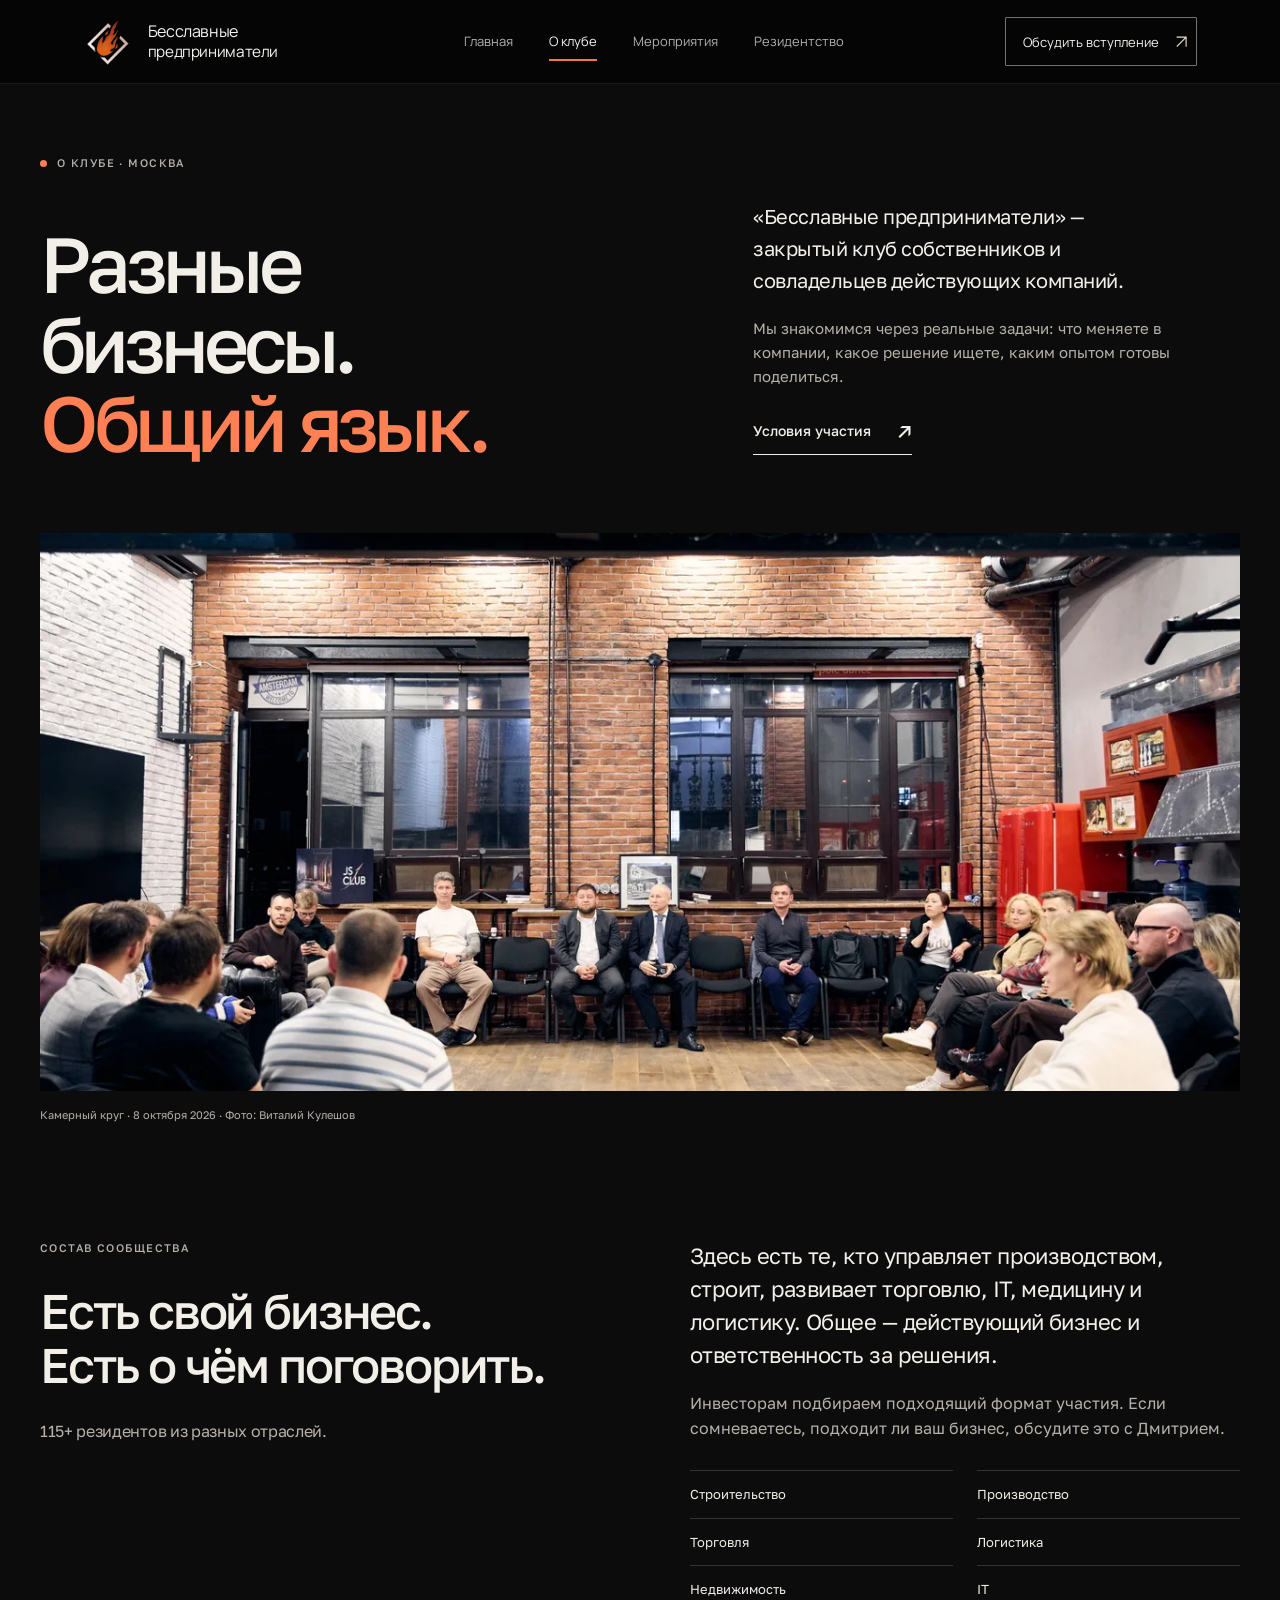
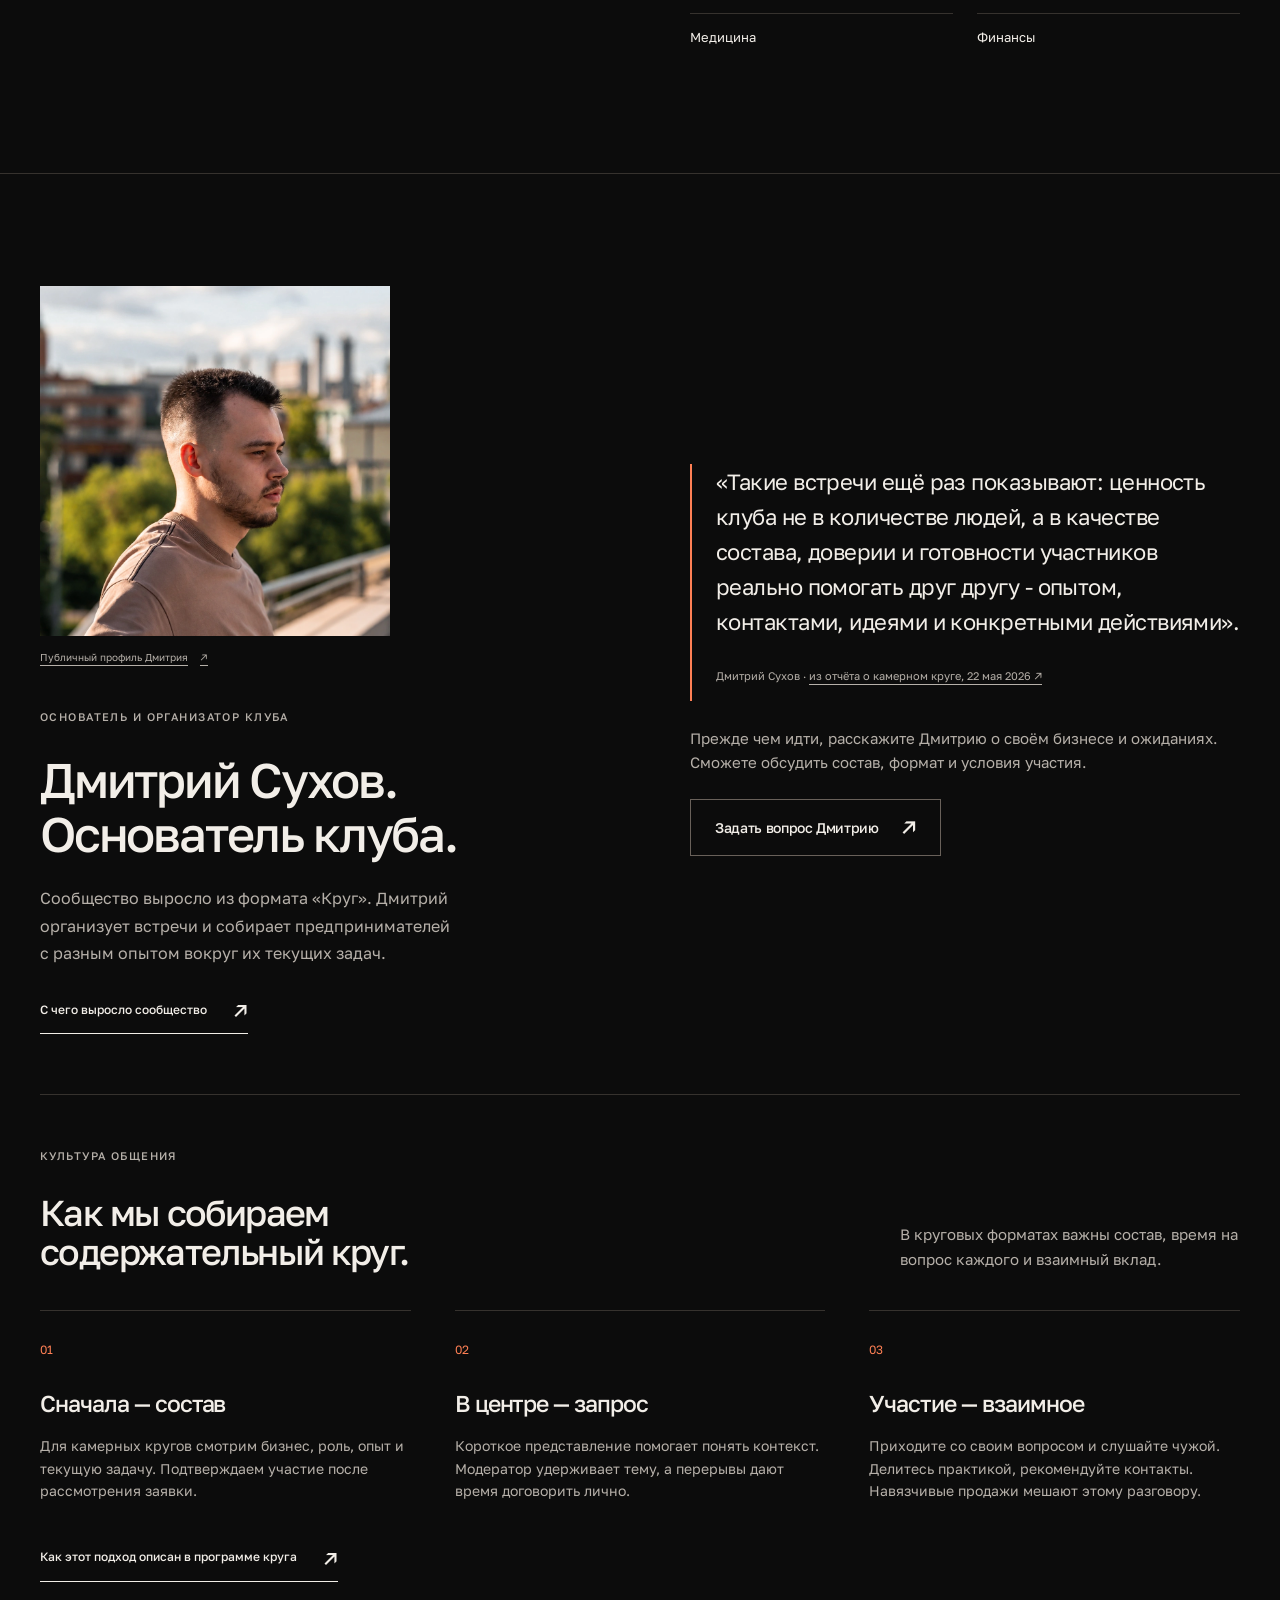
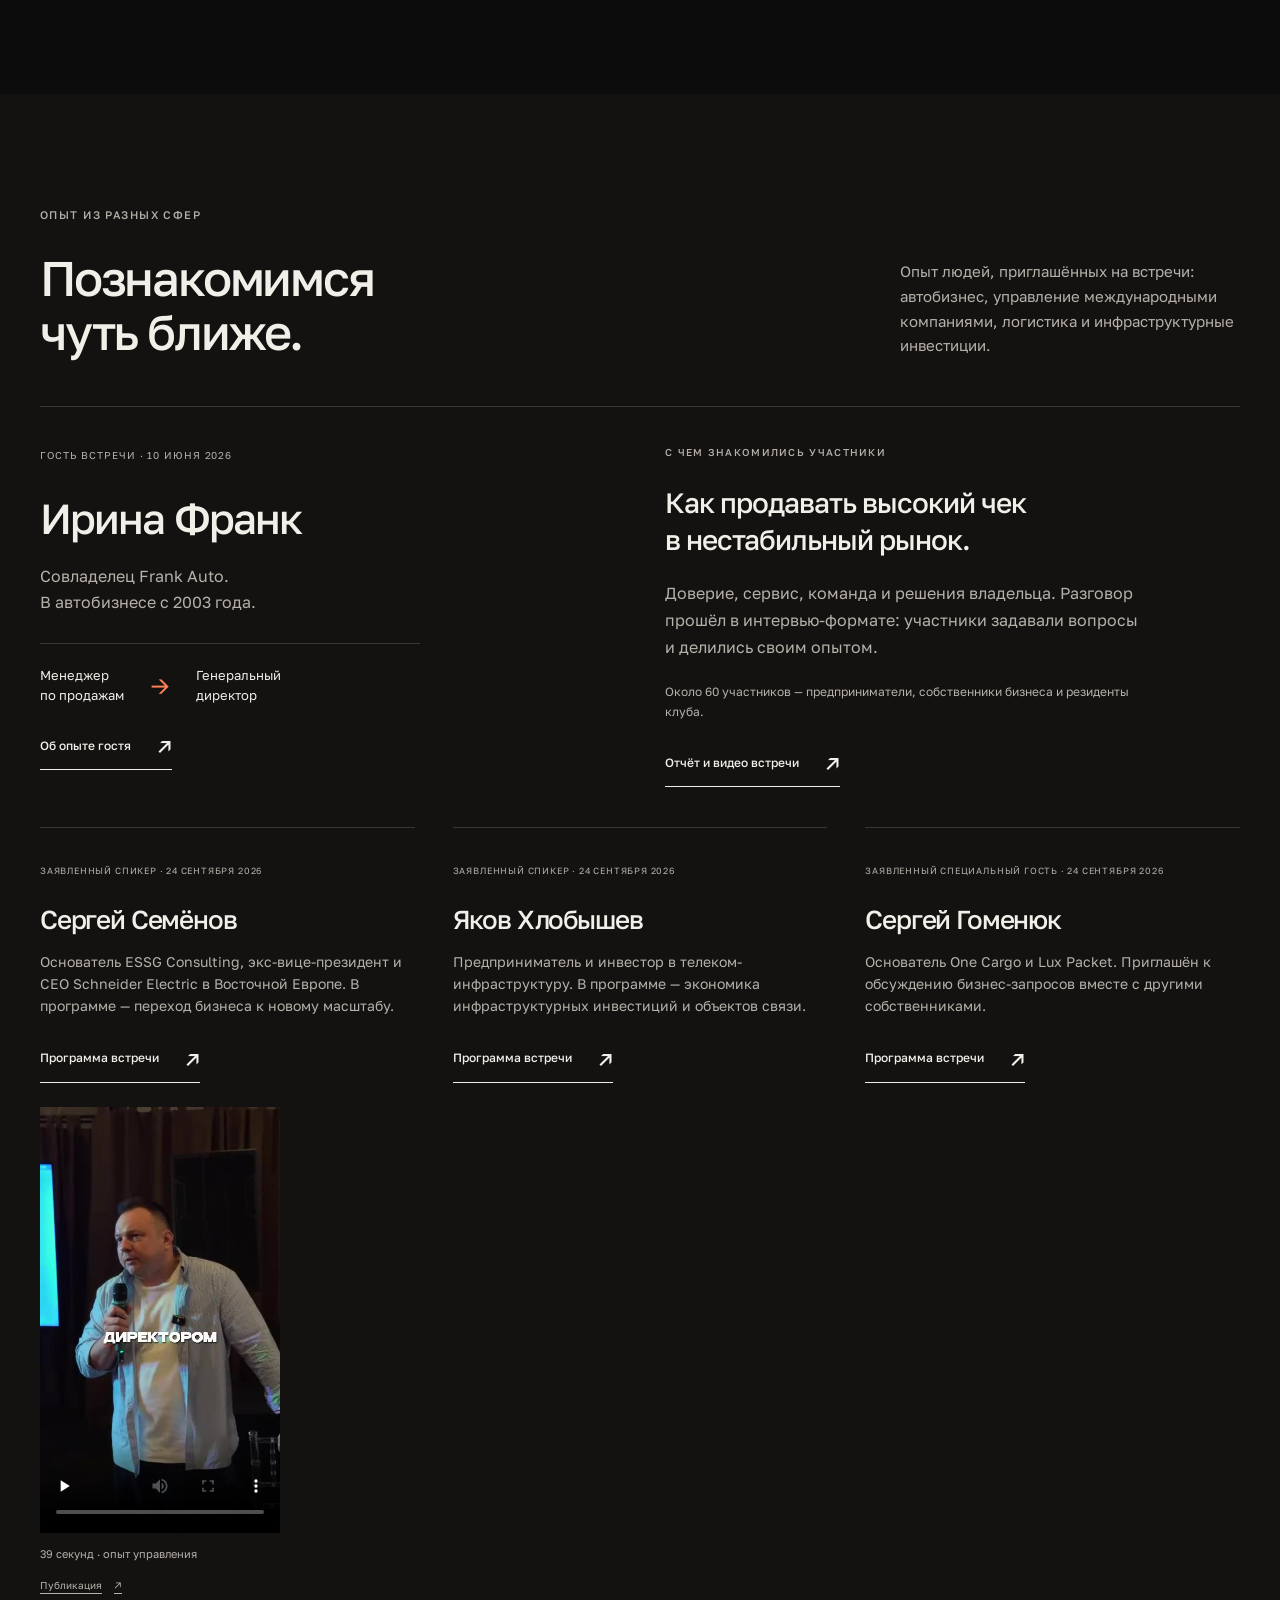
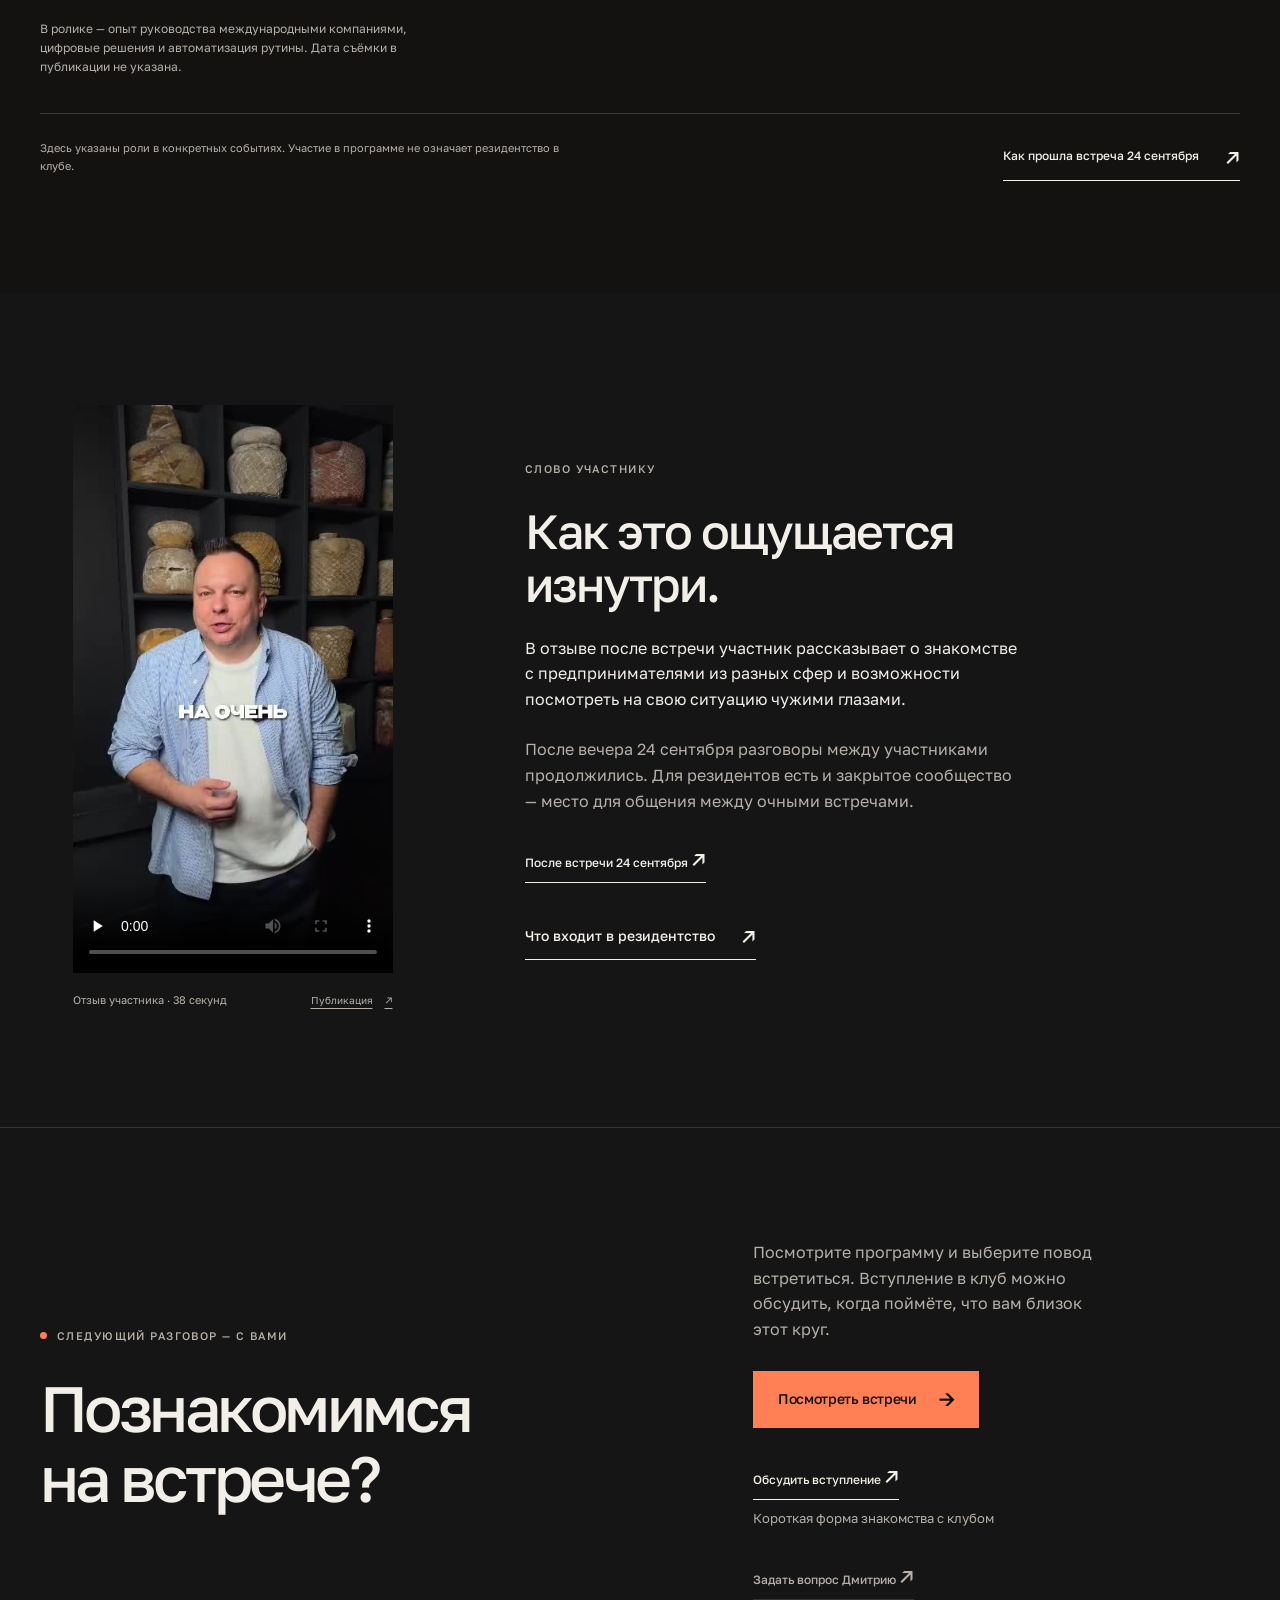
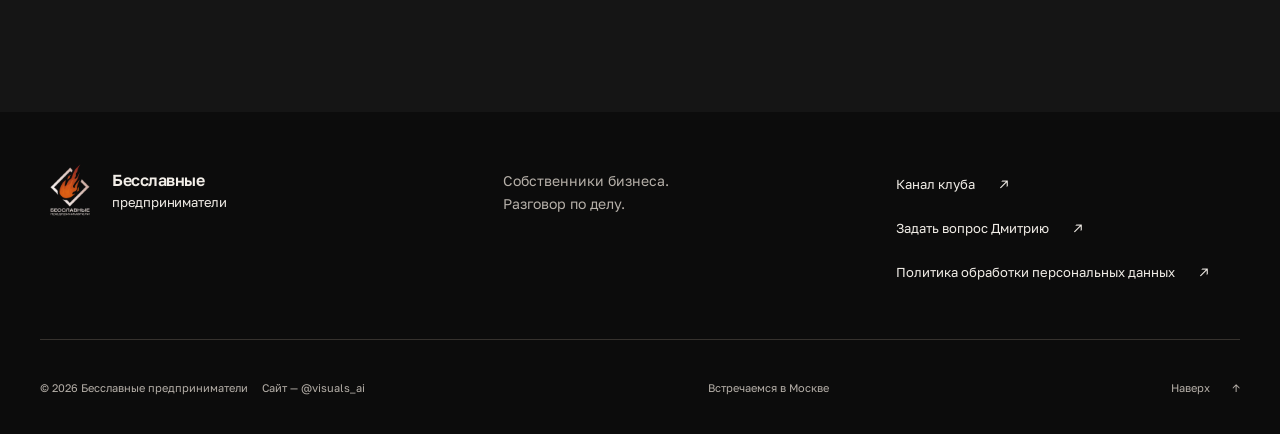
==== about.html @ 5b535863 "Add files via upload" ====
<!DOCTYPE html>
<html lang="ru" id="top"><head>
<meta charset="utf-8"><meta name="viewport" content="width=device-width, initial-scale=1, viewport-fit=cover">
<meta name="theme-color" content="#050505">
<title>О клубе «Бесславные предприниматели» — люди и формат общения</title>
<meta name="description" content="115+ резидентов, собственники действующих компаний, реальные гости встреч. Состав, отбор, культура общения и основатель клуба Дмитрий Сухов.">
<link rel="canonical" href="https://besslavnie.ru/about.html">
<meta property="og:type" content="website"><meta property="og:locale" content="ru_RU">
<meta property="og:site_name" content="Бесславные предприниматели">
<meta property="og:title" content="О клубе «Бесславные предприниматели» — люди и формат общения">
<meta property="og:description" content="115+ резидентов, собственники действующих компаний, реальные гости встреч. Состав, отбор, культура общения и основатель клуба Дмитрий Сухов.">
<meta property="og:url" content="https://besslavnie.ru/about.html">
<meta property="og:image" content="https://besslavnie.ru/img/og-club.jpg">
<meta property="og:image:width" content="1200"><meta property="og:image:height" content="630">
<meta property="og:image:alt" content="Камерный круг клуба «Бесславные предприниматели» в Москве">
<meta name="twitter:card" content="summary_large_image">
<link rel="icon" href="img/favicon.ico" sizes="64x64"><link rel="apple-touch-icon" href="img/apple-touch-icon.png">
<link rel="preload" as="font" href="fonts/golos-text.ttf" type="font/ttf" crossorigin>
<link rel="stylesheet" href="assets/site.css">
<script type="application/ld+json">{"@context":"https://schema.org","@type":"Organization","name":"Бесславные предприниматели","sameAs":["https://t.me/besslavnieclub","https://t.me/besslavnie_biznes_bot"],"url":"https://besslavnie.ru/","logo":"https://besslavnie.ru/img/club-logo.jpg"}</script>
<script src="assets/motion.js" defer></script>
<script src="assets/lead.js" defer></script>
<script src="assets/site.js" defer></script>
</head><body data-page="about">
<svg class="entry-svg-definitions" xmlns="http://www.w3.org/2000/svg" aria-hidden="true">
    <defs>
      <image id="original-logo" width="640" height="640" href="img/club-logo.jpg"></image>
      <clipPath id="mark-only"><rect x="102" y="38" width="436" height="462"></rect></clipPath>
      <filter id="logo-background-key" color-interpolation-filters="sRGB" x="-5%" y="-5%" width="110%" height="110%">
        <feColorMatrix in="SourceGraphic" type="matrix" values="0 0 0 0 1 0 0 0 0 1 0 0 0 0 1 .3333 .3333 .3333 0 0" result="logo-luma"></feColorMatrix>
        <feComponentTransfer in="logo-luma" result="logo-alpha"><feFuncA type="linear" slope="20" intercept="-1.4"></feFuncA></feComponentTransfer>
        <feComposite in="SourceGraphic" in2="logo-alpha" operator="in"></feComposite>
      </filter>
      <g id="original-mark" clip-path="url(#mark-only)" filter="url(#logo-background-key)"><use href="#original-logo"></use></g>
      
      
      <symbol id="arrow-right" viewBox="0 0 24 24"><path d="M4 12h15M13 5l7 7-7 7"></path></symbol>
      <symbol id="arrow-diagonal" viewBox="0 0 24 24"><path d="M5 19 19 5M5 5h14v14"></path></symbol>
    </defs>
  </svg><noscript><nav class="nojs-nav" aria-label="Разделы сайта"><a href="index.html">Главная</a><a href="about.html">О клубе</a><a href="events.html">Мероприятия</a><a href="residency.html">Резидентство</a></nav></noscript>
<a class="skip-link" href="#main">Перейти к содержанию</a>
<header class="entry-site-header">
    <a class="entry-brand" href="index.html" aria-label="Бесславные предприниматели — главная">
      <svg class="entry-brand-mark" viewBox="100 36 438 466" aria-hidden="true"><use href="#original-mark"></use></svg>
      <span class="entry-brand-name"><span>Бесславные</span><span>предприниматели</span></span>
    </a>
    <nav class="entry-desktop-nav" aria-label="Главная навигация">
      <a href="index.html">Главная</a>
      <a href="about.html" aria-current="page">О клубе</a>
      <a href="events.html">Мероприятия</a>
      <a href="residency.html">Резидентство</a>
    </nav>
    <a class="entry-header-cta" href="https://t.me/sukhov_dm" data-placement="header" role="button" aria-haspopup="dialog" aria-controls="lead-dialog" data-lead-open="" data-lead-source="header" data-track="lead_open"><span>Обсудить вступление</span><svg class="entry-arrow" aria-hidden="true"><use href="#arrow-diagonal"></use></svg></a>
    <button class="entry-menu-toggle" type="button" aria-label="Открыть меню" aria-controls="mobile-navigation" aria-expanded="false"><span></span><span></span><span></span></button>
    <nav class="entry-mobile-nav" id="mobile-navigation" aria-label="Мобильная навигация" hidden="">
      <a href="index.html">Главная</a><a href="about.html" aria-current="page">О клубе</a><a href="events.html">Мероприятия</a><a href="residency.html">Резидентство</a><a href="https://t.me/sukhov_dm" data-placement="mobile-menu" role="button" aria-haspopup="dialog" aria-controls="lead-dialog" data-lead-open="" data-lead-source="mobile-menu" data-track="lead_open">Обсудить вступление ↗</a>
    </nav>
  </header><div class="entry-header-spacer" aria-hidden="true"></div>

<main id="main" class="page-change-in">
  <section class="container page-hero about-hero" aria-labelledby="about-title"><p class="eyebrow" data-aos="fade-up"><span class="accent-dot"></span> О клубе · Москва</p><div class="page-hero-grid"><h1 id="about-title" data-aos="fade-up">Разные<br>бизнесы.<br><em>Общий язык.</em></h1><div class="page-hero-aside" data-aos="fade-up"><p>«Бесславные предприниматели» — закрытый клуб собственников и совладельцев действующих компаний.</p><p class="muted">Мы знакомимся через реальные задачи: что меняете в компании, какое решение ищете, каким опытом готовы поделиться.</p><a class="text-link" href="residency.html" data-track="residency_click" data-placement="about-hero">Условия участия <span aria-hidden="true">↗</span></a></div></div><figure class="wide-figure" data-aos="fade-up"><img src="img/roundtable-october-08-1280.webp" srcset="img/roundtable-october-08-640.webp 640w, img/roundtable-october-08-1280.webp 1280w" sizes="(max-width: 760px) calc(100vw - 40px), 90vw" width="1280" height="854" fetchpriority="high" alt="Участники камерного круга сидят вместе и обсуждают бизнес-задачи"><figcaption>Камерный круг · 8 октября 2026 · Фото: Виталий Кулешов</figcaption></figure></section>
  <section class="section container audience-section" aria-labelledby="audience-title"><div class="two-column"><div data-aos="fade-up"><p class="eyebrow">Состав сообщества</p><h2 id="audience-title">Есть свой бизнес.<br>Есть о чём поговорить.</h2><p class="section-intro">115+ резидентов из разных отраслей.</p></div><div data-aos="fade-up"><p class="lead">Здесь есть те, кто управляет производством, строит, развивает торговлю, IT, медицину и логистику. Общее — действующий бизнес и ответственность за решения.</p><p class="muted">Инвесторам подбираем подходящий формат участия. Если сомневаетесь, подходит ли ваш бизнес, обсудите это с Дмитрием.</p><ul class="sector-list" aria-label="Отрасли участников"><li>Строительство</li><li>Производство</li><li>Торговля</li><li>Логистика</li><li>Недвижимость</li><li>IT</li><li>Медицина</li><li>Финансы</li></ul></div></div></section><section class="section club-culture" aria-label="Дмитрий Сухов и принципы клуба"><section class="container founder-section" id="founder"><div data-aos="fade-up"><figure class="founder-profile"><img src="img/dmitry-sukhov.webp" width="1024" height="1536" loading="lazy" alt="Дмитрий Сухов — основатель клуба" decoding="async"><a class="evidence-source" href="https://tenchat.ru/sukhov_dm" target="_blank" rel="noopener">Публичный профиль Дмитрия <span aria-hidden="true">↗</span></a></figure><p class="eyebrow">Основатель и организатор клуба</p><h2>Дмитрий Сухов.<br>Основатель клуба.</h2><p class="founder-role">Сообщество выросло из формата «Круг». Дмитрий организует встречи и собирает предпринимателей с разным опытом вокруг их текущих задач.</p><a class="text-link founder-origin" href="https://t.me/besslavnieclub/138" target="_blank" rel="noopener">С чего выросло сообщество <span aria-hidden="true">↗</span></a></div><div data-aos="fade-up"><blockquote class="founder-quote"><p>«Такие встречи ещё раз показывают: ценность клуба не в количестве людей, а в качестве состава, доверии и готовности участников реально помогать друг другу - опытом, контактами, идеями и конкретными действиями».</p><cite>Дмитрий Сухов · <a href="https://t.me/besslavnieclub/170" target="_blank" rel="noopener">из отчёта о камерном круге, 22 мая 2026 ↗</a></cite></blockquote><p class="founder-contact">Прежде чем идти, расскажите Дмитрию о своём бизнесе и ожиданиях. Сможете обсудить состав, формат и условия участия.</p><a class="button button-outline" href="https://t.me/sukhov_dm" target="_blank" rel="noopener" data-track="founder_click" data-placement="about-organizer">Задать вопрос Дмитрию <span aria-hidden="true">↗</span></a></div></section><section class="container culture-practices" aria-labelledby="principles-title"><div class="section-heading" data-aos="fade-up"><div><p class="eyebrow">Культура общения</p><h2 id="principles-title">Как мы собираем<br>содержательный круг.</h2></div><p class="heading-aside">В круговых форматах важны состав, время на вопрос каждого и взаимный вклад.</p></div><div class="principles"><article data-aos="fade-up"><span>01</span><h3>Сначала — состав</h3><p>Для камерных кругов смотрим бизнес, роль, опыт и текущую задачу. Подтверждаем участие после рассмотрения заявки.</p></article><article data-aos="fade-up"><span>02</span><h3>В центре — запрос</h3><p>Короткое представление помогает понять контекст. Модератор удерживает тему, а перерывы дают время договорить лично.</p></article><article data-aos="fade-up"><span>03</span><h3>Участие — взаимное</h3><p>Приходите со своим вопросом и слушайте чужой. Делитесь практикой, рекомендуйте контакты. Навязчивые продажи мешают этому разговору.</p></article></div><a class="text-link practice-source" href="https://t.me/besslavnieclub/265" target="_blank" rel="noopener">Как этот подход описан в программе круга <span aria-hidden="true">↗</span></a></section></section>
  <section class="section paper-section" aria-labelledby="guest-title" id="people"><div class="container">
  <div class="section-heading" data-aos="fade-up"><div><p class="eyebrow dark-eyebrow">Опыт из разных сфер</p><h2 id="guest-title">Познакомимся<br>чуть ближе.</h2></div><p class="heading-aside">Опыт людей, приглашённых на встречи: автобизнес, управление международными компаниями, логистика и инфраструктурные инвестиции.</p></div>
  <div class="guest-list">
    <article class="guest-feature" data-aos="fade-up"><div class="guest-identity"><span class="guest-role">Гость встречи · 10 июня 2026</span><h3>Ирина Франк</h3><p>Совладелец Frank Auto.<br>В автобизнесе с 2003 года.</p><div class="career-path" aria-label="Профессиональный путь Ирины Франк"><span>Менеджер<br>по продажам</span><span aria-hidden="true">→</span><span>Генеральный<br>директор</span></div><a class="text-link guest-source" href="https://t.me/besslavnieclub/186" target="_blank" rel="noopener">Об опыте гостя <span aria-hidden="true">↗</span></a></div><div class="guest-conversation"><p class="eyebrow dark-eyebrow">С чем знакомились участники</p><h4>Как продавать высокий чек<br>в нестабильный рынок.</h4><p>Доверие, сервис, команда и решения владельца. Разговор прошёл в интервью-формате: участники задавали вопросы и делились своим опытом.</p><p class="guest-context">Около 60 участников — предприниматели, собственники бизнеса и резиденты клуба.</p><a class="text-link guest-source" href="https://t.me/besslavnieclub/192" target="_blank" rel="noopener" data-track="story_source_click" data-placement="about-irina">Отчёт и видео встречи <span aria-hidden="true">↗</span></a></div></article>
    <article data-aos="fade-up" class="guest-video-feature"><span class="guest-role">Заявленный спикер · 24 сентября 2026</span><h3>Сергей Семёнов</h3><p>Основатель ESSG Consulting, экс-вице-президент и CEO Schneider Electric в Восточной Европе. В программе — переход бизнеса к новому масштабу.</p><a class="text-link guest-source" href="https://t.me/besslavnieclub/263" target="_blank" rel="noopener">Программа встречи <span aria-hidden="true">↗</span></a><figure class="club-film"><div class="club-film-frame"><video controls="" playsinline="" preload="none" poster="img/sergey-semenov-poster.jpg" aria-label="Фрагмент выступления Сергея — 39 секунд" width="404" height="718"><source src="img/sergey-semenov-39s.mp4" type="video/mp4">Ваш браузер не поддерживает видео. Откройте публикацию по ссылке ниже.</video></div><figcaption><span>39 секунд · опыт управления</span><a class="evidence-source" href="https://tenchat.ru/media/6205866-silnaya-predprinimatelskaya-sreda-nachinayetsya-s-lyudey-kotoryye-v-ney-sobirayutsya" target="_blank" rel="noopener">Публикация <span aria-hidden="true">↗</span></a></figcaption></figure><p class="film-summary">В ролике — опыт руководства международными компаниями, цифровые решения и автоматизация рутины. Дата съёмки в публикации не указана.</p></article>
    <article data-aos="fade-up"><span class="guest-role">Заявленный спикер · 24 сентября 2026</span><h3>Яков Хлобышев</h3><p>Предприниматель и инвестор в телеком-инфраструктуру. В программе — экономика инфраструктурных инвестиций и объектов связи.</p><a class="text-link guest-source" href="https://t.me/besslavnieclub/263" target="_blank" rel="noopener">Программа встречи <span aria-hidden="true">↗</span></a></article>
    <article data-aos="fade-up"><span class="guest-role">Заявленный специальный гость · 24 сентября 2026</span><h3>Сергей Гоменюк</h3><p>Основатель One Cargo и Lux Packet. Приглашён к обсуждению бизнес-запросов вместе с другими собственниками.</p><a class="text-link guest-source" href="https://t.me/besslavnieclub/263" target="_blank" rel="noopener">Программа встречи <span aria-hidden="true">↗</span></a></article>
  </div><div class="section-bottom"><p class="small-note">Здесь указаны роли в конкретных событиях. Участие в программе не означает резидентство в клубе.</p><a class="text-link" href="https://t.me/besslavnieclub/267" target="_blank" rel="noopener">Как прошла встреча 24 сентября <span aria-hidden="true">↗</span></a></div>
</div></section>
  
  <section class="section community-section"><div class="container community-grid"><figure class="club-film"><div class="club-film-frame"><video controls="" playsinline="" preload="none" poster="img/participant-review-poster.jpg" aria-label="Отзыв участника встречи — 38 секунд" width="404" height="718"><source src="img/participant-review-38s.mp4" type="video/mp4">Ваш браузер не поддерживает видео. Откройте публикацию по ссылке ниже.</video></div><figcaption><span>Отзыв участника · 38 секунд</span><a class="evidence-source" href="https://tenchat.ru/media/6202536-yesli-yest-tvyordiy-biznes-obyazatelno-nuzhno-prikhodit-i-znakomitsya" target="_blank" rel="noopener">Публикация <span aria-hidden="true">↗</span></a></figcaption></figure><div class="community-copy" data-aos="fade-up"><p class="eyebrow">Слово участнику</p><h2>Как это ощущается<br>изнутри.</h2><p>В отзыве после встречи участник рассказывает о знакомстве с предпринимателями из разных сфер и возможности посмотреть на свою ситуацию чужими глазами.</p><p class="muted">После вечера 24 сентября разговоры между участниками продолжились. Для резидентов есть и закрытое сообщество — место для общения между очными встречами.</p><a class="text-link community-source" href="https://t.me/besslavnieclub/267" target="_blank" rel="noopener">После встречи 24 сентября <span aria-hidden="true">↗</span></a><a class="text-link" href="residency.html" data-track="residency_click" data-placement="about-community">Что входит в резидентство <span aria-hidden="true">↗</span></a></div></div></section>
  
  <section class="closing section" aria-labelledby="closing-title">
  <div class="container closing-inner">
    <div data-aos="fade-up"><p class="eyebrow"><span class="accent-dot"></span> Следующий разговор — с вами</p><h2 id="closing-title">Познакомимся<br>на встрече?</h2></div>
    <div class="closing-action" data-aos="fade-up"><p>Посмотрите программу и выберите повод встретиться. Вступление в клуб можно обсудить, когда поймёте, что вам близок этот круг.</p><a class="button button-primary closing-first" href="events.html" data-track="events_click" data-placement="closing">Посмотреть встречи <span aria-hidden="true">→</span></a><a class="text-link" href="https://t.me/sukhov_dm" data-track="lead_open" data-placement="closing" role="button" aria-haspopup="dialog" aria-controls="lead-dialog" data-lead-open="" data-lead-source="closing">Обсудить вступление <span aria-hidden="true">↗</span></a><p class="button-hint">Короткая форма знакомства с клубом</p><a class="text-link quiet" href="https://t.me/sukhov_dm" target="_blank" rel="noopener" data-track="founder_click" data-placement="closing">Задать вопрос Дмитрию <span aria-hidden="true">↗</span></a></div>
  </div>
</section>

</main>

<footer class="site-footer">
  <div class="container footer-top">
    <a class="brand" href="index.html" aria-label="Бесславные предприниматели — главная"><img src="img/club-logo.jpg" width="60" height="60" alt=""><span>Бесславные<span class="brand-second">предприниматели</span></span></a>
    <p>Собственники бизнеса.<br>Разговор по делу.</p>
    <div class="footer-links"><a href="https://t.me/besslavnieclub" target="_blank" rel="noopener">Канал клуба <span aria-hidden="true">↗</span></a><a href="https://t.me/sukhov_dm" target="_blank" rel="noopener" data-track="founder_click" data-placement="footer">Задать вопрос Дмитрию <span aria-hidden="true">↗</span></a><a href="privacy.html">Политика обработки персональных данных <span aria-hidden="true">↗</span></a></div>
  </div>
  <div class="container footer-bottom"><span>© 2026 Бесславные предприниматели<button type="button" class="site-credit" data-creator-open="" aria-haspopup="dialog" aria-controls="lead-dialog">Сайт — @visuals_ai</button></span><span>Встречаемся в Москве</span><a href="#top">Наверх <span aria-hidden="true">↑</span></a></div>
</footer>




<dialog id="lead-dialog" class="lead-dialog" aria-labelledby="lead-title" aria-describedby="lead-description">
  <div class="lead-toolbar"><span class="lead-label">ЗАЯВКА В КЛУБ</span><button type="button" class="lead-close" data-lead-close="" aria-label="Закрыть форму"><svg viewBox="0 0 24 24" width="22" height="22" aria-hidden="true"><path d="m6 6 12 12M18 6 6 18" fill="none" stroke="currentColor" stroke-width="1.5"></path></svg></button></div>
  <div class="lead-scroll">
    <section data-lead-view="form">
      <h2 id="lead-title">Обсудить вступление</h2>
      <p id="lead-description" class="lead-description">Оставьте контакт и, если хотите, пару слов о себе. Мы свяжемся с вами и поймём, какой формат знакомства с клубом подойдёт.</p>
      <form id="club-lead-form" novalidate="">
        <input type="hidden" id="lead-source" name="source" value="">
        <div class="sr-only" aria-hidden="true"><label for="lead-website">Не заполняйте это поле</label><input id="lead-website" name="website" type="text" tabindex="-1" autocomplete="off"></div>
        <div class="lead-field"><label for="lead-name">Имя</label><input id="lead-name" name="name" type="text" autocomplete="given-name" placeholder="Как к вам обращаться" maxlength="80" required="" aria-describedby="lead-name-error"><p id="lead-name-error" class="lead-error" aria-live="polite"></p></div>
        <div class="lead-field"><label for="lead-contact">Telegram или телефон</label><input id="lead-contact" name="contact" type="text" autocomplete="off" autocapitalize="none" spellcheck="false" placeholder="@username или +7 900 000-00-00" maxlength="100" required="" aria-describedby="lead-contact-error"><p id="lead-contact-error" class="lead-error" aria-live="polite"></p></div>
        <div class="lead-field"><label for="lead-business-status">Вы уже предприниматель?</label><div class="lead-select-wrap"><select id="lead-business-status" name="business_status" required="" aria-describedby="lead-business-status-error"><option value="" disabled="" selected="">Выберите вариант</option><option value="operating">Да, есть действующий бизнес</option><option value="starting">Только начинаю / пока нет бизнеса</option><option value="other">Другое</option></select><svg viewBox="0 0 20 20" width="20" height="20" aria-hidden="true"><path d="m5 7 5 5 5-5" fill="none" stroke="currentColor" stroke-width="1.4"></path></svg></div><p id="lead-business-status-error" class="lead-error" aria-live="polite"></p></div>
        <div class="lead-field"><label for="lead-situation">Коротко о вашей текущей ситуации · необязательно</label><textarea id="lead-situation" name="situation" rows="2" maxlength="500" placeholder="Чем занимаетесь и что ищете в клубе — в 1–2 предложениях" aria-describedby="lead-situation-error"></textarea><p id="lead-situation-error" class="lead-error" aria-live="polite"></p></div>
        <input type="hidden" name="consent_version" value="2026-10-27.2">
        <div class="lead-field lead-consent"><label for="lead-consent"><input id="lead-consent" name="consent" type="checkbox" value="yes" required="" aria-describedby="lead-consent-error"><span>Я даю <a href="privacy.html#consent" target="_blank" rel="noopener">согласие на обработку персональных данных</a> и ознакомился с <a href="privacy.html" target="_blank" rel="noopener">Политикой обработки персональных данных</a>.</span></label><p id="lead-consent-error" class="lead-error" aria-live="polite"></p></div>
        <button type="submit" class="button button-primary lead-submit">Отправить заявку <span aria-hidden="true">↗</span></button>
        <p class="lead-footnote">Контакт нужен только для ответа на вашу заявку.<br><a href="privacy.html" target="_blank" rel="noopener">Политика обработки персональных данных</a></p>
      </form>
    </section>
    <section data-lead-view="success" class="lead-success" hidden="" aria-live="polite">
      <span class="lead-success-mark" aria-hidden="true">✓</span><h2 id="lead-success-title" tabindex="-1">Заявка отправлена</h2><p id="lead-success-description">Скоро с вами свяжутся.</p><button class="button button-primary" type="button" data-lead-close="">Закрыть <span aria-hidden="true">→</span></button>
    </section>
    <section data-lead-view="creator" class="lead-creator" hidden="">
      <div class="creator-identity"><img class="creator-photo" src="img/oleg-novozhenov.jpg" width="60" height="60" alt="Олег Новоженов"><div><h2 id="lead-creator-title" tabindex="-1">Олег Новоженов</h2><p class="creator-role">Сайты · UX · digital-упаковка</p></div></div>
      <p id="lead-creator-description" class="lead-description">Создаю сайты под бизнес-задачу — от структуры и подачи до интерфейса, форм и запуска. Не просто красиво, а чтобы сайт понятно объяснял ценность и вёл человека к действию.</p>
      <div class="creator-contacts"><a href="https://t.me/visuals_ai" target="_blank" rel="noopener"><span>Написать в Telegram</span><span>@visuals_ai ↗</span></a><a href="tel:+79210998465"><span>Телефон</span><span>+7 (921) 099-84-65</span></a></div>
    </section>
  </div>
</dialog>
</body></html>
---- assets/site.css ----
@font-face{font-family:Golos;src:url(../fonts/golos-text.ttf)format("truetype");font-style:normal;font-weight:400 900;font-display:swap}:root{--bg:#0c0c0c;--surface:#151515;--surface-2:#1d1c1b;--ink:#f2eee8;--muted:#b6b0a9;--line:#36322e;--accent:#ff8055;--paper:#131211;--paper-ink:#f2eee8;--paper-muted:#b6b0a9;--paper-line:#3b3631;--max:1280px;--gutter:40px;--header-height:98px;color-scheme:dark}*,*::before,*::after{box-sizing:border-box}html{scroll-behavior:smooth;scroll-padding-top:120px}body{margin:0;background:var(--bg);color:var(--ink);font-family:Golos,Arial,sans-serif;font-size:16px;line-height:1.6;-webkit-font-smoothing:antialiased}body.dialog-open{overflow:hidden}::selection{background:var(--accent);color:var(--bg)}img{max-width:100%;height:auto;display:block}button,input,textarea,select{font:inherit}button,a{-webkit-tap-highlight-color:transparent}button{cursor:pointer}a{color:inherit;text-decoration:none}button{color:inherit}button:disabled{cursor:default}a:focus-visible,button:focus-visible,summary:focus-visible{outline:3px solid var(--accent);outline-offset:5px}[hidden]{display:none!important}figure,p,h1,h2,h3,ul,ol{margin:0}h1,h2,h3{font-weight:500;line-height:1.08;letter-spacing:-.045em;text-wrap:balance}h1{font-size:clamp(58px,6.3vw,94px);letter-spacing:-.065em;line-height:1.02}h1 em{font-style:normal;color:var(--accent)}h2{font-size:clamp(34px,3.8vw,56px);line-height:1.1}h3{font-size:26px;line-height:1.22}p{max-width:70ch}p+p{margin-top:20px}.container{width:calc(100% - var(--gutter)*2);max-width:var(--max);margin-inline:auto}.section{padding-block:112px}.eyebrow{display:flex;align-items:center;gap:10px;color:var(--muted);font-size:11px;font-weight:500;text-transform:uppercase;letter-spacing:.13em;line-height:1.6;margin-bottom:28px}.accent-dot{display:inline-block;flex:0 0 auto;width:7px;height:7px;background:var(--accent);border-radius:50%}.muted,.small-note,.button-hint,.image-caption{color:var(--muted)}.small-note,.button-hint,.image-caption{font-size:13px;line-height:1.6}.button-hint{margin-top:13px}.lead{font-size:22px;line-height:1.5;letter-spacing:-.025em}.section-intro{font-size:20px;line-height:1.6;letter-spacing:-.02em;margin-top:28px}.visually-hidden{position:absolute;width:1px;height:1px;padding:0;margin:-1px;overflow:hidden;clip:rect(0,0,0,0);white-space:nowrap;border:0}.skip-link{position:fixed;left:20px;top:16px;z-index:1000;padding:12px 22px;background:var(--accent);color:var(--bg);transform:translateY(-180%)}.skip-link:focus{transform:translateY(0)}.button{display:inline-flex;align-items:center;justify-content:center;gap:22px;padding:17px 24px;min-height:56px;border:1px solid transparent;font-size:14px;font-weight:500;line-height:1.4;letter-spacing:-.025em;transition:background .18s,color .18s,border-color .18s;position:relative;text-align:center}.button span[aria-hidden]{font-size:21px;line-height:1}.button-primary{background:var(--accent);color:#0c0c0c}.button-primary:hover{background:#ff9775}.button-outline{border-color:#69615a;background:transparent}.button-outline:hover{background:var(--ink);border-color:var(--ink);color:var(--bg)}.button-dark{background:var(--accent);color:var(--bg)}.button-dark:hover{background:#ff9775}.text-link{display:inline-flex;align-items:center;gap:26px;min-height:44px;font-size:14px;line-height:1.4;padding-block:9px;border-bottom:1px solid currentColor;font-weight:500;transition:color .18s}.text-link:hover{color:var(--accent)}.text-link span[aria-hidden]{font-size:20px}.text-link.quiet{border-bottom-color:var(--line);color:var(--muted)}.text-link.quiet:hover{color:var(--ink)}.site-header{height:var(--header-height);border-bottom:1px solid var(--line);position:sticky;top:0;z-index:30;background:var(--bg)}.brand{display:inline-flex;align-items:center;gap:12px;flex:0 0 auto;line-height:1.24;font-weight:600;font-size:16px;letter-spacing:-.03em;min-height:60px}.brand img{width:60px;height:60px;object-fit:contain;flex:0 0 auto}.brand-second{display:block;font-size:13px;font-weight:400;letter-spacing:-.015em;margin-top:3px}.menu-toggle{background:none;border:1px solid var(--line);padding:10px 14px;min-height:46px;display:none;align-items:center;gap:14px;font-size:13px}.hero-description{font-size:18px;line-height:1.65;letter-spacing:-.015em;color:#c6bfb7;max-width:470px}.sector-strip{border-block:1px solid var(--line)}.sector-strip>.container{display:flex;justify-content:space-between;align-items:center;gap:24px;padding-block:26px}.sector-strip span{font-size:12px;color:var(--muted);white-space:nowrap}.sector-strip p{font-size:13px;color:#cdc6bd;line-height:1.8;text-align:right}.sector-strip i{font-style:normal;color:#8e8176;margin-inline:10px}.section-heading{display:flex;justify-content:space-between;align-items:flex-end;gap:56px;margin-bottom:48px}.section-heading>.text-link{flex-shrink:0;margin-bottom:4px}.heading-aside{max-width:340px;color:var(--muted);font-size:15px;line-height:1.65;flex:0 1 340px}.heading-aside .text-link{margin-top:20px;color:var(--ink)}.people-grid{display:grid;grid-template-columns:1.55fr .8fr .6fr;gap:20px;align-items:stretch}.photo-link{position:relative;display:block;overflow:hidden}.photo-link img{width:100%;height:100%;object-fit:cover;transition:transform .7s cubic-bezier(.2,.8,.2,1)}.photo-link:hover img{transform:scale(1.035)}.photo-link:focus-visible{outline-offset:4px;z-index:1}.photo-zoom{position:absolute;right:12px;bottom:12px;display:grid;place-items:center;width:38px;height:38px;background:var(--bg);color:var(--ink);font-size:22px}.photo-wide{aspect-ratio:1.25}.people-note{display:flex;flex-direction:column;justify-content:flex-end;padding:28px 0 20px 16px}.people-note p{font-size:14px;line-height:1.7;max-width:220px}.people-note .small-note{margin-top:24px;font-size:10px}.image-caption{margin-top:18px;font-size:11px}.need-section{background:var(--surface)}.two-column{display:grid;grid-template-columns:1fr 1fr;gap:100px}.need-section .section-intro{font-size:15px;margin-top:28px;margin-bottom:12px}.accordion{border-top:1px solid var(--line)}.accordion details{border-bottom:1px solid var(--line)}.accordion summary{list-style:none;display:flex;align-items:center;justify-content:space-between;gap:28px;cursor:pointer;min-height:83px;padding-block:24px;font-size:18px;font-weight:500;line-height:1.5;letter-spacing:-.025em}.accordion summary::-webkit-details-marker{display:none}.accordion summary>span:first-child{display:flex;align-items:flex-start;gap:18px}.accordion summary small{font-size:11px;color:var(--accent);letter-spacing:0;margin-top:5px}.details-mark{flex:0 0 auto;display:block;width:18px;height:18px;position:relative}.details-mark::before,.details-mark::after{content:"";position:absolute;background:var(--muted);width:15px;height:1px;left:1px;top:8px}.details-mark::after{transform:rotate(90deg)}details[open] .details-mark::after{transform:rotate(0)}.details-content{padding:0 40px 28px 0;color:var(--muted);font-size:15px;line-height:1.75}.details-content .text-link{margin-top:15px;color:var(--ink)}.paper-section,.mechanism-section,.pricing-section{background:var(--paper);color:var(--paper-ink);color-scheme:dark}.paper-section .eyebrow,.dark-eyebrow{color:var(--paper-muted)}.paper-section .heading-aside,.mechanism-section .heading-aside{color:var(--paper-muted)}.paper-section .text-link:hover,.pricing-section .text-link:hover{color:var(--accent)}.paper-section a:focus-visible,.paper-section button:focus-visible,.pricing-section a:focus-visible{outline-color:var(--accent)}.event-description :is(h2,h3){font-size:37px;max-width:620px;margin-bottom:22px}.event-description>p:not(.eyebrow){font-size:15px;color:var(--muted)}.event-fallback :is(h2,h3){font-size:40px;margin-bottom:22px}.event-fallback p:not(.eyebrow){color:var(--muted);margin-bottom:28px}.pricing-grid{display:grid;grid-template-columns:1.1fr 1fr;gap:100px}.pricing-grid .section-intro{max-width:420px;color:var(--paper-muted);font-size:17px;margin-bottom:28px}.price{font-size:73px;letter-spacing:-.07em;line-height:1.1;font-weight:500;margin-bottom:34px}.price>span{font-size:25px;letter-spacing:-.05em;white-space:nowrap}.included-list{list-style:none;padding:0}.included-list li{padding:14px 0 14px 26px;border-bottom:1px solid var(--paper-line);position:relative;font-size:15px;line-height:1.5}.included-list li::before{content:"↗";position:absolute;left:0;top:13px;font-size:18px}.price-extra{margin-top:28px;display:flex;flex-direction:column;gap:9px;font-size:13px}.price-extra strong{font-size:27px;font-weight:500;letter-spacing:-.035em}.price-extra strong>span{font-size:13px;font-weight:400;letter-spacing:0}.price-summary>.small-note{margin-top:22px;color:var(--paper-muted);font-size:12px}.faq-section{display:grid;grid-template-columns:.85fr 1.15fr;gap:90px}.closing{border-top:1px solid var(--line);background:var(--surface)}.closing-inner{display:grid;grid-template-columns:1.3fr 1fr;gap:80px;align-items:center}.closing h2{font-size:clamp(44px,5vw,72px);letter-spacing:-.055em}.closing-action>p:first-child{max-width:340px;margin-bottom:28px;color:var(--muted)}.closing-action .text-link{margin-top:25px;font-size:12px}.site-footer{padding-top:48px}.footer-top{display:grid;grid-template-columns:1.2fr 1fr 1fr;gap:50px;align-items:start;padding-bottom:45px}.footer-top>p{font-size:14px;color:var(--muted);padding-top:10px}.footer-links{display:flex;flex-direction:column;align-items:flex-start;padding-top:2px}.footer-links a{display:flex;justify-content:space-between;align-items:center;gap:24px;font-size:13px;min-height:44px}.footer-links a:hover{color:var(--accent)}.footer-bottom{border-top:1px solid var(--line);padding-block:25px;display:flex;align-items:center;justify-content:space-between;gap:20px;font-size:11px;color:var(--muted)}.footer-bottom a{display:flex;gap:22px;align-items:center;min-height:44px}.page-hero{padding-top:70px;padding-bottom:70px}.page-hero-grid{display:grid;grid-template-columns:1.3fr 1fr;gap:80px;align-items:end}.page-hero h1{font-size:clamp(58px,6.1vw,88px)}.page-hero-aside{padding-bottom:8px;max-width:420px}.page-hero-aside>p{font-size:20px;letter-spacing:-.025em;line-height:1.6}.page-hero-aside>.muted{font-size:15px;letter-spacing:0}.page-hero-aside .text-link{margin-top:20px}.wide-figure{margin-top:70px}.wide-figure>img{width:100%;height:auto;aspect-ratio:2.15;object-fit:cover;object-position:center 58%}.wide-figure figcaption,.residency-photo figcaption{font-size:11px;color:var(--muted);margin-top:15px}.audience-section{padding-top:45px}.audience-section .section-intro{font-size:16px;color:var(--muted);max-width:330px}.sector-list{list-style:none;padding:28px 0 0;display:grid;grid-template-columns:1fr 1fr;gap:0 24px}.sector-list li{padding-block:13px;border-top:1px solid var(--line);font-size:13px}.guest-list{display:grid;grid-template-columns:1fr 1fr;gap:0 56px}.guest-list article{border-top:1px solid var(--paper-line);padding-block:28px 36px}.guest-role{font-size:10px;text-transform:uppercase;letter-spacing:.09em;color:var(--paper-muted)}.guest-list h3{font-size:29px;margin-top:22px;margin-bottom:15px}.guest-list p{font-size:14px;color:var(--paper-muted);max-width:400px}.section-bottom{display:flex;justify-content:space-between;align-items:center;gap:40px;border-top:1px solid var(--paper-line);padding-top:20px}.section-bottom .small-note{color:var(--paper-muted);max-width:550px;font-size:11px}.section-bottom .text-link{font-size:12px;flex-shrink:0}.principles{display:grid;grid-template-columns:repeat(4,1fr);gap:34px}.principles article{border-top:1px solid var(--line);padding-top:25px}.principles article>span{font-size:12px;color:var(--accent)}.principles h3{font-size:23px;margin-top:35px;margin-bottom:18px}.principles p{font-size:14px;color:var(--muted)}.community-section{background:var(--surface)}.community-grid{display:grid;grid-template-columns:1fr 1fr;gap:80px;align-items:center}.community-copy>p:not(.eyebrow){margin-top:25px;font-size:16px}.community-copy .text-link{margin-top:30px}.founder-section{display:grid;grid-template-columns:1fr 1fr;gap:100px;align-items:center}.founder-section .lead{font-size:20px;margin-bottom:30px}.events-hero{padding-bottom:65px}.format-list{border-top:1px solid var(--line)}.format-list article{display:grid;grid-template-columns:50px 1fr 230px;gap:30px;padding-block:32px;border-bottom:1px solid var(--line);align-items:start}.format-number{color:var(--accent);font-size:12px;padding-top:6px}.format-list h3{font-size:28px;margin-bottom:18px}.format-list p{color:var(--muted);font-size:14px;max-width:600px}.format-label{justify-self:end;font-size:11px;border:1px solid var(--line);padding:7px 12px;white-space:nowrap}.format-bottom{display:flex;justify-content:space-between;align-items:center;gap:60px;margin-top:30px}.format-bottom p{font-size:13px;color:var(--muted)}.format-bottom strong{font-weight:500;color:var(--ink)}.format-bottom .text-link{font-size:12px;flex-shrink:0}.archive-filters{display:flex;flex-wrap:wrap;gap:5px}.archive-filters button{border:1px solid var(--paper-line);background:transparent;padding:11px 14px;font-size:11px;color:var(--paper-ink);min-height:44px}.archive-filters button[aria-pressed="true"]{background:var(--bg);color:var(--ink);border-color:var(--bg)}.archive-filters button:hover{border-color:var(--paper-ink)}.archive-grid{display:grid;grid-template-columns:1fr 1fr;gap:40px}.archive-copy h3{font-size:36px;margin-bottom:20px}.archive-copy>p:not(.eyebrow){font-size:14px;color:var(--paper-muted)}.archive-copy .text-link{margin-top:22px}.archive-text{display:flex;gap:28px;padding-block:25px 35px;border-bottom:1px solid var(--paper-line)}.archive-text time{display:flex;flex-direction:column;font-size:30px;font-weight:500;letter-spacing:-.05em;white-space:nowrap;line-height:1.2}.archive-text time>span{font-size:11px;letter-spacing:.08em;margin-top:12px;color:var(--paper-muted)}.archive-text .eyebrow{font-size:9px;margin-bottom:16px}.archive-text h3{font-size:24px;margin-bottom:17px}.archive-text p:not(.eyebrow){font-size:13px;color:var(--paper-muted)}.archive-text .text-link{font-size:11px;margin-top:20px}.archive-credit{font-size:11px;color:var(--paper-muted);margin-top:32px}.archive-credit a{text-decoration:underline;text-underline-offset:3px;display:inline-block;padding-block:12px}.guest-route,.join-section{display:grid;grid-template-columns:1fr 1.1fr;gap:100px}.guest-route .muted{margin-top:25px;max-width:350px;font-size:14px}.vertical-steps{list-style:none;padding:0}.vertical-steps li{display:flex;gap:25px;padding:27px 0;border-top:1px solid var(--line)}.vertical-steps li>span{font-size:12px;color:var(--accent);padding-top:5px}.vertical-steps h3{font-size:24px;margin-bottom:15px}.vertical-steps p{font-size:14px;color:var(--muted)}.residency-hero-grid{display:grid;grid-template-columns:1.2fr 1fr;gap:100px;align-items:start}.residency-hero h1{margin-bottom:30px}.residency-audience{color:var(--muted);font-size:12px;border-top:1px solid var(--line);margin-top:30px;padding-top:20px;max-width:460px}.membership-card{padding:36px 38px;background:var(--paper);color:var(--paper-ink);color-scheme:dark}.membership-card .eyebrow{font-size:9px;margin-bottom:28px}.membership-price{font-size:clamp(60px,5.5vw,83px);line-height:1;letter-spacing:-.075em;font-weight:500;white-space:nowrap}.membership-price>span{font-size:37px}.membership-period{font-size:14px;color:var(--paper-muted);margin-top:14px;margin-bottom:28px}.membership-card .included-list li{font-size:13px;padding-block:13px}.membership-card>.button{margin-top:30px;width:100%;font-size:14px;justify-content:space-between}.membership-card>.button-hint{text-align:center;font-size:11px;color:var(--paper-muted)}.membership-extra{font-size:12px;color:var(--paper-muted);border-top:1px solid var(--paper-line);padding-top:22px;margin-top:25px}.membership-extra strong{font-weight:500;color:var(--paper-ink)}.benefits-table{border-top:1px solid var(--line)}.benefit-row{display:grid;grid-template-columns:1.6fr 1fr;gap:50px;align-items:center;padding-block:32px;border-bottom:1px solid var(--line)}.benefit-row h3{font-size:23px;margin-bottom:12px}.benefit-row p{font-size:14px;color:var(--muted);max-width:620px}.benefit-row>span{justify-self:end;text-align:right}.benefit-status{font-size:13px;color:#d3bda8}.benefit-status::before{content:"↗";margin-right:12px}.benefit-price{font-size:29px;font-weight:500;letter-spacing:-.035em}.benefit-price small{display:block;font-size:12px;color:var(--muted);font-weight:400;letter-spacing:0;margin-top:4px}.benefit-neutral{color:var(--muted);font-size:13px}.choice-grid{display:grid;grid-template-columns:1fr 1fr;gap:80px}.choice-grid article{padding-top:28px;border-top:1px solid var(--paper-line)}.choice-index{font-size:10px;color:var(--paper-muted);text-transform:uppercase;letter-spacing:.08em}.choice-grid h3{font-size:33px;margin-top:28px;margin-bottom:20px}.choice-grid p{color:var(--paper-muted);font-size:15px;max-width:440px}.choice-grid ul{list-style:none;padding:24px 0 28px}.choice-grid li{position:relative;padding-left:20px;color:var(--paper-muted);font-size:13px;line-height:1.7;margin-bottom:10px}.choice-grid li::before{content:"·";position:absolute;left:0;font-size:20px;line-height:1}.paper-section .button-outline{border-color:var(--paper-ink)}.paper-section .button-outline:hover{background:var(--paper-ink);color:var(--paper)}.join-section .text-link{margin-top:24px;font-size:13px}.residency-photo img{width:100%;aspect-ratio:2.4;object-fit:cover;object-position:center 42%}.lightbox{padding:0;border:1px solid var(--line);background:var(--bg);color:var(--ink);width:min(1100px,calc(100% - 40px));max-height:calc(100dvh - 40px);overflow:auto}.lightbox::backdrop{background:rgba(5,5,5,.95)}.lightbox-top{display:flex;align-items:center;justify-content:space-between;gap:20px;padding:7px 14px;font-size:12px;color:var(--muted)}.lightbox-image-wrap{display:flex;justify-content:center;background:#080808}.lightbox-image{width:100%;height:min(68dvh,750px);object-fit:contain}.lightbox-bottom{display:flex;justify-content:space-between;align-items:center;gap:20px;padding:14px 20px}.lightbox-caption{font-size:12px;color:var(--muted)}.lightbox-arrows{display:flex;gap:8px;flex-shrink:0}.icon-button{display:grid;place-items:center;background:none;border:1px solid var(--line);width:44px;height:44px;font-size:20px;line-height:1}.icon-button:hover{background:var(--surface-2)}@media (min-width:1600px){}@media (max-width:1150px){:root{--gutter:32px}.brand{font-size:14px}.brand-second{font-size:11px}.brand img{width:52px;height:52px}.two-column,.pricing-grid,.community-grid,.founder-section,.guest-route,.join-section,.residency-hero-grid{gap:60px}.section-heading{gap:35px}.heading-aside{max-width:300px;flex-basis:300px}.people-grid{grid-template-columns:1.5fr .9fr .65fr;gap:16px}.people-note{padding-left:4px}.event-description :is(h2,h3){font-size:32px}.price{font-size:60px}.price>span{font-size:22px}.faq-section{gap:60px}.page-hero-grid{gap:60px}.principles{gap:26px}.format-list article{grid-template-columns:30px 1fr 200px;gap:24px}.archive-filters button{font-size:10px;padding-inline:10px}.membership-card{padding:30px}.residency-hero-grid{grid-template-columns:1.1fr 1fr}}@media (max-width:1020px){:root{--header-height:86px}.brand{font-size:15px}.brand-second{font-size:12px}.site-header{height:auto;min-height:var(--header-height)}.js .site-header{height:var(--header-height)}.js .menu-toggle{display:inline-flex}.hero-description{font-size:16px}.sector-strip>.container{align-items:flex-start;flex-direction:column;gap:8px}.sector-strip p{text-align:left}.section{padding-block:85px}.section-heading h2{font-size:39px}.heading-aside{flex-basis:275px;max-width:275px;font-size:14px}.people-grid{grid-template-columns:1.5fr 1fr}.people-note{grid-column:1/-1;flex-direction:row;gap:25px;align-items:center;justify-content:flex-start;padding:10px 0 0}.people-note p{max-width:280px}.people-note .small-note{margin:0 0 0 auto}.people-note br{display:none}.image-caption{font-size:10px}.two-column{gap:45px}.principles{grid-template-columns:1fr 1fr;gap:42px}.event-description :is(h2,h3){font-size:30px}.pricing-grid{gap:45px}.pricing-grid h2{font-size:38px}.price{font-size:55px}.price>span{font-size:20px}.faq-section{grid-template-columns:.8fr 1.2fr;gap:40px}.accordion summary{font-size:17px}.closing-inner{gap:40px}.closing h2{font-size:48px}.closing-action>p:first-child{font-size:14px}.footer-top{gap:28px;grid-template-columns:1.25fr .8fr 1fr}.page-hero{padding-top:50px}.page-hero-grid{gap:40px;grid-template-columns:1.15fr 1fr}.page-hero h1{font-size:64px}.page-hero-aside>p{font-size:17px}.page-hero-aside>.muted{font-size:14px}.wide-figure{margin-top:48px}.guest-list{gap:0 40px}.section-bottom{align-items:flex-start;gap:20px}.section-bottom .small-note{max-width:350px}.section-bottom .text-link{font-size:11px}.community-grid{gap:40px}.community-copy h2{font-size:37px}.community-copy>p:not(.eyebrow){font-size:14px}.founder-section{gap:50px}.founder-section .lead{font-size:17px}.format-list article{grid-template-columns:25px 1fr;gap:25px}.format-label{grid-column:2;justify-self:start}.format-bottom{gap:30px}.format-bottom p{font-size:12px}.format-bottom .text-link{font-size:11px}.archive-copy h3{font-size:28px}.archive-text{gap:20px}.archive-grid{gap:25px}.archive-text time{font-size:25px}.guest-route,.join-section{gap:55px}.residency-hero-grid{gap:40px}.membership-card{padding:28px}.membership-price{font-size:62px}.membership-card>.button{font-size:12px;padding-inline:15px}.choice-grid{gap:45px}.choice-grid h3{font-size:28px}.benefit-row{gap:35px}}@media (max-width:760px){:root{--gutter:20px;--header-height:78px}html{scroll-padding-top:100px}body{font-size:16px}.brand{gap:8px;font-size:14px;min-height:52px}.brand-second{font-size:11px}.brand img{width:50px;height:50px}.menu-toggle{font-size:12px;padding:9px 11px;gap:10px}h1{font-size:58px}h2{font-size:37px}h3{font-size:25px}.eyebrow{font-size:10px;letter-spacing:.1em;margin-bottom:23px}.section{padding-block:68px}.section-intro{font-size:18px;margin-top:22px}.hero-description{font-size:16px;line-height:1.65;max-width:520px}.sector-strip>.container{padding-block:23px;gap:10px}.sector-strip span{font-size:11px}.sector-strip p{font-size:11px;line-height:2}.sector-strip i{margin-inline:5px}.section-heading{display:block;margin-bottom:30px}.section-heading h2{font-size:37px}.heading-aside{max-width:500px;font-size:15px;margin-top:25px}.heading-aside .text-link{margin-top:14px}.section-heading>.text-link{margin-top:20px;font-size:12px}.text-link{font-size:13px;gap:20px}.people-grid{gap:12px;grid-template-columns:1.25fr .85fr}.photo-wide{aspect-ratio:.84}.photo-wide img{object-position:58%center}.people-note{gap:22px;margin-top:12px;align-items:flex-start}.people-note p{font-size:13px;line-height:1.6;max-width:290px}.people-note .small-note{display:none}.image-caption{font-size:10px;margin-top:24px}.two-column{grid-template-columns:1fr;gap:35px}.need-section .section-intro{margin-bottom:12px}.accordion summary{font-size:17px;min-height:77px;padding-block:22px;gap:18px}.details-content{font-size:15px;padding-right:25px}.accordion summary>span:first-child{gap:15px}.event-description :is(h2,h3){font-size:31px;line-height:1.15;margin-bottom:20px}.event-description>p:not(.eyebrow){font-size:15px}.event-fallback :is(h2,h3){font-size:32px}.pricing-grid{grid-template-columns:1fr;gap:38px}.pricing-grid h2{font-size:37px}.pricing-grid .section-intro{font-size:16px;margin-block:22px 20px}.price-summary{padding-top:32px;border-top:1px solid var(--paper-line)}.price{font-size:63px;margin-bottom:23px}.price>span{font-size:24px}.included-list li{font-size:14px}.price-extra strong{font-size:28px}.price-extra strong>span{font-size:12px}.price-summary>.small-note{font-size:11px}.faq-section{grid-template-columns:1fr;gap:30px}.faq-section h2 br{display:none}.closing-inner{grid-template-columns:1fr;gap:34px}.closing h2{font-size:47px}.closing-action>p:first-child{font-size:16px;max-width:500px;margin-bottom:24px}.closing-action>.button-hint{font-size:11px}.closing-action .text-link{margin-top:20px}.site-footer{padding-top:34px}.footer-top{grid-template-columns:1fr 1fr;gap:25px;padding-bottom:30px}.footer-top>.brand{grid-column:1/-1}.footer-top>p{font-size:12px;line-height:1.7;padding-top:6px}.footer-links{padding:0}.footer-links a{font-size:11px;gap:12px;min-height:44px}.footer-bottom{flex-wrap:wrap;gap:4px 20px;font-size:9px;padding-block:18px}.footer-bottom>span:first-child{flex-basis:100%}.footer-bottom a{margin-left:auto}.page-hero{padding-top:38px;padding-bottom:44px}.page-hero-grid{grid-template-columns:1fr;gap:28px}.page-hero h1{font-size:clamp(50px,8.4vw,70px)}.page-hero-aside{padding:0;max-width:520px}.page-hero-aside>p{font-size:18px}.page-hero-aside>.muted{font-size:15px}.page-hero-aside .text-link{margin-top:17px}.wide-figure{margin-top:35px}.wide-figure>img{aspect-ratio:1.3;object-position:center}.wide-figure figcaption,.residency-photo figcaption{font-size:10px;margin-top:12px}.audience-section{padding-top:22px}.lead{font-size:20px}.audience-section .section-intro{font-size:15px}.sector-list{padding-top:25px}.sector-list li{font-size:12px}.guest-list{grid-template-columns:1fr;gap:0}.guest-list article{padding-block:24px 28px}.guest-role{font-size:9px}.guest-list h3{font-size:28px;margin-top:17px}.guest-list p{font-size:15px}.section-bottom{flex-direction:column;gap:15px;padding-top:25px}.section-bottom .small-note{max-width:500px;font-size:12px}.section-bottom .text-link{font-size:12px}.principles{gap:30px 25px}.principles h3{font-size:22px;margin-top:23px;margin-bottom:15px}.principles p{font-size:14px}.community-grid{grid-template-columns:1fr;gap:35px}.community-copy h2{font-size:38px}.community-copy>p:not(.eyebrow){font-size:16px;margin-top:22px}.community-copy .text-link{margin-top:23px}.founder-section{grid-template-columns:1fr;gap:28px}.founder-section .lead{font-size:18px;margin-bottom:25px}.events-hero{padding-bottom:40px}.format-list article{grid-template-columns:22px 1fr;gap:20px;padding-block:27px}.format-number{font-size:11px}.format-list h3{font-size:25px;margin-bottom:16px}.format-list p{font-size:15px}.format-label{font-size:10px;padding:6px 9px}.format-bottom{align-items:flex-start;flex-direction:column;gap:16px;margin-top:25px}.format-bottom p{font-size:13px}.format-bottom .text-link{font-size:12px}.archive-filters{margin-top:25px;gap:5px}.archive-filters button{font-size:10px;padding-inline:10px}.archive-grid{grid-template-columns:1fr;gap:25px}.archive-copy h3{font-size:29px}.archive-copy>p:not(.eyebrow){font-size:15px}.archive-copy .text-link{margin-top:18px}.archive-text{gap:25px;padding-block:10px 25px}.archive-text time{font-size:29px}.archive-text .eyebrow{font-size:9px}.archive-text h3{font-size:24px}.archive-text p:not(.eyebrow){font-size:14px}.archive-text .text-link{font-size:12px}.archive-credit{font-size:11px;margin-top:25px}.guest-route,.join-section{grid-template-columns:1fr;gap:30px}.guest-route .muted{max-width:500px;font-size:15px}.vertical-steps li{gap:20px;padding-block:24px}.vertical-steps h3{font-size:23px;margin-bottom:13px}.vertical-steps p{font-size:15px}.residency-hero-grid{grid-template-columns:1fr;gap:36px}.residency-hero h1{margin-bottom:24px}.residency-audience{font-size:12px;line-height:1.7;margin-top:24px}.membership-card{padding:28px}.membership-card .eyebrow{font-size:9px}.membership-price{font-size:75px}.membership-period{margin-bottom:22px}.membership-card .included-list li{font-size:14px}.membership-card>.button{font-size:14px;padding-inline:20px}.membership-card>.button-hint{font-size:11px}.membership-extra{font-size:12px}.benefit-row{grid-template-columns:1fr;gap:22px;padding-block:25px}.benefit-row h3{font-size:24px}.benefit-row p{font-size:15px}.benefit-row>span{justify-self:start;text-align:left}.benefit-status,.benefit-neutral{font-size:12px}.benefit-price{font-size:28px}.benefit-price small{display:inline;font-size:11px;margin-left:12px}.choice-grid{grid-template-columns:1fr;gap:40px}.choice-grid h3{font-size:29px;margin-top:22px}.choice-grid p{font-size:16px}.choice-grid li{font-size:14px}.choice-grid ul{padding-bottom:18px}.choice-grid .button{font-size:13px}.residency-photo img{aspect-ratio:1.3;object-position:58%center}.join-section .text-link{font-size:12px;margin-top:20px}.lightbox{width:calc(100% - 20px);max-height:calc(100dvh - 20px)}.lightbox-image{height:min(62dvh,650px)}.lightbox-bottom{padding:14px;align-items:flex-start;gap:15px}.lightbox-caption{font-size:10px}.lightbox-arrows{gap:5px}}@media (max-width:420px){.section-heading h2,h2{font-size:34px}.page-hero h1{font-size:52px}.principles{column-gap:20px}.principles h3{font-size:20px}.principles p{font-size:13px}.closing h2{font-size:42px}.people-note{gap:18px}.people-note p{font-size:12px}.event-description :is(h2,h3){font-size:29px}.membership-card{padding:26px}.membership-price{font-size:68px}.membership-card>.button{font-size:13px;padding-inline:16px}.price{font-size:56px}.price>span{font-size:21px}.archive-text{gap:20px}.archive-text time{font-size:26px}.archive-text h3{font-size:22px}.archive-filters button{font-size:9px;padding-inline:9px}.footer-top{gap:22px;grid-template-columns:.85fr 1.15fr}.footer-links a{font-size:10px}}@media (max-width:760px){.details-content,.principles p,.archive-copy>p:not(.eyebrow),.archive-text p:not(.eyebrow),.vertical-steps p,.benefit-row p,.guest-route .muted{font-size:16px}.membership-card .included-list li,.included-list li{font-size:15px}.footer-links a{font-size:12px}.footer-bottom{font-size:11px}.footer-top{grid-template-columns:1fr}.footer-top>.brand{grid-column:auto}.footer-top>p{display:none}.footer-links{flex-direction:row;gap:24px;flex-wrap:wrap}}@media (prefers-reduced-motion:reduce){html{scroll-behavior:auto}*,*::before,*::after{transition:none!important;animation:none!important}.photo-link:hover img{transform:none}}@media print{.site-header,.site-footer,.closing,.lightbox,.menu-toggle,.archive-filters{display:none!important}body{background:white;color:black}.section{padding-block:28px}.container{width:100%}a{text-decoration:underline}h1{font-size:38px}h2{font-size:28px}.two-column,.pricing-grid,.residency-hero-grid,.page-hero-grid{gap:24px}.button{border:1px solid black;color:black}.muted,.eyebrow,.hero-description,.button-hint,.small-note{color:#444}.paper-section,.pricing-section,.mechanism-section{background:#f1f1ed}details{break-inside:avoid}}.image-caption a,.people-note .small-note a,.founder-quote cite a{text-decoration:underline;text-underline-offset:4px}.image-caption a{display:inline-block;padding-block:8px}.mechanism-section .text-link:hover{color:var(--accent)}.mechanism-section a:focus-visible{outline-color:var(--accent)}.guest-list .guest-source{margin-top:18px;font-size:12px}.founder-role{color:var(--muted);font-size:15px;margin-top:25px;max-width:390px}.founder-quote{margin:0 0 25px;padding:0 0 0 24px;border-left:2px solid var(--accent)}.founder-quote p{font-size:22px;line-height:1.5;letter-spacing:-.025em}.founder-quote cite{display:block;font-size:11px;font-style:normal;color:var(--muted);line-height:1.7;margin-top:18px}.founder-contact{font-size:15px;color:var(--muted);margin-bottom:25px}.archive-photo{padding-bottom:30px;border-bottom:1px solid var(--paper-line);min-width:0}.archive-photo .photo-link{aspect-ratio:1.5}.archive-photo .archive-copy{padding-top:28px}.archive-photo .eyebrow{font-size:10px;margin-bottom:18px}.archive-photo h3{font-size:30px}.source-links{display:flex;gap:20px;flex-wrap:wrap}.source-links .text-link{font-size:12px}.fit-section{display:grid;grid-template-columns:1fr 1fr;gap:70px;align-items:start;padding-bottom:12px}.fit-section .residency-photo img{aspect-ratio:1.1;object-position:57%center}.fit-copy h2{font-size:36px}.fit-copy>p:not(.eyebrow){margin-top:22px;font-size:15px}.fit-copy h3{margin-top:28px;font-size:20px}.fit-copy .text-link{margin-top:20px}.event-live>p:not(.eyebrow){font-size:15px;color:var(--muted)}@media (max-width:1020px){.fit-section{gap:40px}}@media (max-width:760px){.founder-quote p{font-size:21px}.founder-quote{padding-left:18px}.founder-contact,.founder-role{font-size:16px}.archive-photo .archive-copy{padding-top:24px}.archive-photo h3{font-size:29px}.source-links{gap:8px 20px}.fit-section{grid-template-columns:1fr;gap:32px}.fit-section .residency-photo img{aspect-ratio:1.4}.fit-copy h2{font-size:34px}.fit-copy>p:not(.eyebrow){font-size:16px}}@media (max-width:360px){.brand{font-size:12px}.brand-second{font-size:10px}.brand img{width:44px;height:44px}.menu-toggle{font-size:11px;padding-inline:9px}.membership-price{font-size:58px}}.image-caption a{min-height:44px}.founder-quote cite a{display:inline-block;min-height:44px;padding-block:10px}.scene-note{justify-content:center;padding-left:12px;gap:0}.scene-label{color:var(--accent);font-size:10px;letter-spacing:.1em;text-transform:uppercase;margin-bottom:22px}.scene-note .scene-title{font-size:22px;line-height:1.35;letter-spacing:-.035em;font-weight:500}.scene-note p+p{margin-top:18px;color:var(--muted)}.scene-note .small-note{line-height:1.8}.scene-note a{text-decoration:underline;text-underline-offset:3px}.club-culture{border-top:1px solid var(--line)}.culture-practices{margin-top:60px;border-top:1px solid var(--line);padding-top:52px}.culture-practices .section-heading{margin-bottom:38px}.culture-practices h2{font-size:36px}.guest-list{grid-template-columns:repeat(3,minmax(0,1fr));gap:0 38px}.guest-list .guest-feature{grid-column:1/-1;display:grid;grid-template-columns:1fr 1fr;column-gap:70px;padding-bottom:36px}.guest-feature .guest-role{grid-column:1/-1}.guest-feature h3{grid-column:1;grid-row:2;font-size:42px;margin-bottom:20px}.guest-feature p{grid-column:1;grid-row:3;max-width:480px;font-size:16px}.guest-feature .guest-source{grid-column:2;justify-self:start}.guest-list article:not(.guest-feature) h3{font-size:26px}.guest-list article:not(.guest-feature) .guest-role{font-size:9px}.community-copy .community-source{font-size:12px;display:table;margin-top:22px}.events-hero .page-hero-aside .text-link{display:table}.residency-continuity{padding-block:15px 56px;align-items:center}.residency-continuity .residency-photo img{aspect-ratio:.95;max-height:620px}.closing-action .closing-first{display:flex;width:max-content;max-width:100%;margin-bottom:6px}.closing-action .closing-first~.text-link{display:table}.closing-action .closing-first~.button-hint{margin-top:8px}@media (max-width:1020px){.scene-note{grid-column:1/-1;display:grid;grid-template-columns:1fr 1fr;gap:8px 26px;padding:16px 0 0}.scene-label{grid-column:1;margin:0}.scene-note .scene-title{grid-column:1;grid-row:2/4;max-width:none}.scene-note p+p{grid-column:2;grid-row:1/3;margin:0;max-width:none}.scene-note .small-note{grid-column:2;grid-row:3;margin:0}.guest-list{gap:0 24px}.guest-list article:not(.guest-feature) h3{font-size:23px}.guest-list .guest-feature{column-gap:40px}.residency-continuity .residency-photo img{aspect-ratio:.83}}@media (max-width:760px){.scene-note{grid-template-columns:1fr;gap:10px;padding-top:15px}.scene-note .scene-title{font-size:24px;grid-column:1;grid-row:auto;line-height:1.35}.scene-note .scene-title br{display:initial}.scene-note p+p{grid-column:1;grid-row:auto;font-size:15px;line-height:1.6}.scene-note .small-note{display:block;grid-column:1;grid-row:auto;margin-top:2px;font-size:11px}.culture-practices{margin-top:38px;padding-top:35px}.culture-practices h2{font-size:31px}.guest-list{grid-template-columns:1fr}.guest-list .guest-feature{display:block}.guest-feature h3{font-size:38px}.guest-list .guest-feature .guest-source{margin-top:14px}.guest-list article:not(.guest-feature) h3{font-size:28px}.guest-list article:not(.guest-feature) p{font-size:16px}.residency-continuity{padding-block:5px 0}.residency-continuity .residency-photo img{aspect-ratio:1.4}.residency-continuity .fit-copy>p:not(.eyebrow){margin-top:20px}}@media (max-width:760px){.faq-section{grid-template-columns:minmax(0,1fr)}.faq-section h2 br{display:initial}}@media (max-width:360px){.page-hero h1{font-size:44px}}.story-grid{display:grid;grid-template-columns:repeat(2,minmax(0,1fr));gap:24px}.club-story{display:flex;flex-direction:column;min-width:0;padding:32px;background:#1a1816;border-top:1px solid #76604f}.story-meta{display:flex;justify-content:space-between;flex-wrap:wrap;gap:8px 18px;margin-bottom:32px;font-size:11px;color:var(--muted)}.story-meta>span{color:#d3bda8}.club-story h3{font-size:35px;line-height:1.15}.story-person{font-size:14px;color:var(--muted);margin-top:10px}.story-thread{margin:28px 0;display:grid;gap:23px}.story-thread>div{border-left:1px solid #665244;padding-left:20px}.story-thread dt{font-size:11px;color:#d3bda8;margin-bottom:8px}.story-thread dd{margin:0;font-size:16px;line-height:1.65;color:var(--ink);max-width:38ch}.club-story>.text-link{align-self:flex-start;margin-top:auto;font-size:12px}.founder-invitation{display:grid;grid-template-columns:repeat(2,minmax(0,1fr));gap:100px;align-items:center}.founder-intro{font-size:16px;color:var(--muted);margin-top:28px;max-width:40ch}.founder-invitation>div>.text-link{margin-top:20px}.founder-invitation .founder-quote p{font-size:27px;line-height:1.4}.founder-origin{font-size:12px;margin-top:20px}.founder-section{grid-template-columns:repeat(2,minmax(0,1fr));align-items:start;scroll-margin-top:120px}.founder-section .founder-role{max-width:42ch;font-size:16px;line-height:1.7}.founder-section .founder-quote p{font-size:22px;line-height:1.6}.principles{grid-template-columns:repeat(3,minmax(0,1fr));gap:44px}.principles h3{margin-top:28px}.practice-source{margin-top:32px;font-size:12px}.guest-list .guest-feature{grid-template-columns:minmax(0,1fr) minmax(0,1fr);gap:50px;padding-block:34px 40px}.guest-identity h3{margin-top:26px}.guest-conversation{padding-top:3px}.guest-feature .guest-conversation .eyebrow{font-size:10px;margin-bottom:24px}.guest-conversation h4{font-weight:500;font-size:28px;letter-spacing:-.035em;line-height:1.3;margin:0 0 22px;text-wrap:balance}.guest-feature .guest-conversation p{font-size:16px;line-height:1.7}.guest-feature .guest-conversation .guest-context{font-size:12px;line-height:1.7;color:var(--muted);margin-top:20px}.career-path{display:grid;grid-template-columns:auto 32px auto;align-items:center;justify-content:start;gap:20px;margin-top:28px;padding-top:22px;border-top:1px solid var(--paper-line);max-width:380px}.career-path>span{font-size:13px;line-height:1.5}.career-path>span[aria-hidden]{font-size:24px;color:var(--accent);text-align:center}.events-hero .page-hero-aside>.button{margin-top:26px}.events-hero .page-hero-aside>.text-link{margin-top:13px}.continuity-path{list-style:none;padding:0;margin-top:28px}.continuity-path li{display:grid;grid-template-columns:24px minmax(0,1fr);gap:18px;padding-block:19px;border-top:1px solid var(--line)}.continuity-path li>span{color:var(--accent);font-size:11px;padding-top:3px}.continuity-path strong{font-size:17px;font-weight:500;line-height:1.4}.continuity-path p{font-size:15px;color:var(--muted);margin-top:7px;line-height:1.65}.pricing-section,.membership-card{border-block:1px solid var(--paper-line)}.paper-section .button-outline{border-color:#766b61}.photo-link{isolation:isolate}.motion-ready [data-aos]{transition-property:opacity,transform;transition-duration:650ms;transition-timing-function:cubic-bezier(.25,.46,.45,.94)}.motion-ready [data-aos="fade-up"]{opacity:0;transform:translate3d(0,100px,0)}.motion-ready [data-aos="fade-in"]{opacity:0}.motion-ready [data-aos].aos-animate,.motion-ready [data-aos]:focus-within{opacity:1;transform:none}@media (max-width:1020px){.club-story{padding:26px}.club-story h3{font-size:31px}.founder-invitation{gap:45px}.founder-invitation .founder-quote p{font-size:24px}.principles{gap:28px}.guest-list .guest-feature{gap:36px}.guest-conversation h4{font-size:26px}.career-path{gap:14px}}@media (max-width:760px){.story-grid{grid-template-columns:minmax(0,1fr);gap:20px}.club-story{padding:26px 23px}.story-meta{margin-bottom:26px;gap:8px 14px;font-size:10px}.club-story h3{font-size:31px}.story-thread{gap:22px;margin-block:25px}.story-thread dd{font-size:16px;max-width:none}.founder-invitation,.founder-section{grid-template-columns:minmax(0,1fr);gap:34px}.founder-invitation .founder-quote p{font-size:23px}.founder-section .founder-quote p{font-size:21px}.founder-intro{font-size:16px}.founder-invitation .button{width:100%;justify-content:space-between}.founder-section{scroll-margin-top:100px}.founder-origin{font-size:12px}.principles{grid-template-columns:minmax(0,1fr);gap:27px}.principles h3{font-size:25px;margin-block:17px 13px}.principles p{font-size:16px}.practice-source{font-size:11px;gap:15px}.guest-list .guest-feature{display:grid;grid-template-columns:minmax(0,1fr);gap:28px;padding-block:28px 34px}.guest-conversation{padding-top:25px;border-top:1px solid var(--paper-line)}.guest-conversation h4{font-size:27px}.guest-conversation h4 br{display:none}.guest-feature .guest-feature .guest-conversation .eyebrow{font-size:10px;margin-bottom:18px}.guest-feature .guest-conversation .guest-context{font-size:13px}.career-path{gap:16px}.career-path>span{font-size:12px}.guest-identity h3{font-size:36px}.events-hero .page-hero-aside>.button{width:100%;justify-content:space-between;gap:16px}.continuity-path p{font-size:16px}.continuity-path{margin-top:25px}}@media (prefers-reduced-motion:reduce){html{scroll-behavior:auto}.motion-ready [data-aos]{opacity:1!important;transform:none!important;transition:none!important}}@media print{:root{--ink:#111;--paper-ink:#111;--muted:#444;--paper-muted:#444;--paper:#fff;--surface:#fff;--line:#bbb;--paper-line:#bbb}[data-aos]{opacity:1!important;transform:none!important;transition:none!important}.club-story{background:#fff;border:1px solid #bbb;break-inside:avoid}.story-meta>span,.story-thread dt{color:#444}.founder-invitation,.founder-section{gap:24px}.button-dark{color:#111;background:#fff}}.entry-site-header,.entry-hero,:where(.entry-site-header,.entry-hero) :where(a,button,span,p,h1,div,dl,dt,dd,nav,em){all:revert;box-sizing:border-box}.entry-site-header,.entry-hero{font-family:Manrope,Arial,sans-serif;font-size:16px;font-weight:400;line-height:normal;letter-spacing:normal}.entry-header-spacer{display:none}@font-face{font-family:Manrope;src:url(../fonts/manrope-regular.woff)format("woff");font-weight:400;font-display:swap}@font-face{font-family:Manrope;src:url(../fonts/manrope-semibold.woff)format("woff");font-weight:600 700;font-display:swap}@font-face{font-family:Manrope;src:url(../fonts/manrope-extrabold.woff)format("woff");font-weight:750 900;font-display:swap}:is(.entry-site-header,.entry-hero){--u:calc(100vw / 1672);--accent:#f57e4e;--text:#f4f3f0;--black:#080909;--side:calc(119 * var(--u));color-scheme:dark}:where(.entry-site-header,.entry-hero) *{box-sizing:border-box}:is(.entry-site-header,.entry-hero){scroll-behavior:smooth;background:var(--black)}:is(.entry-site-header,.entry-hero){margin:0;font-family:Manrope,Arial,sans-serif;font-weight:400;color:var(--text);background:var(--black);-webkit-font-smoothing:antialiased}:where(.entry-site-header,.entry-hero) a{color:inherit;text-decoration:none;-webkit-tap-highlight-color:transparent}:where(.entry-site-header,.entry-hero) button{font:inherit;color:inherit;cursor:pointer}:where(.entry-site-header,.entry-hero) a:focus-visible,:where(.entry-site-header,.entry-hero) button:focus-visible{outline:2px solid var(--accent);outline-offset:6px}:where(.entry-site-header,.entry-hero) button,:where(.entry-site-header,.entry-hero) a{-webkit-touch-callout:none}.entry-svg-definitions{position:absolute;width:0;height:0;overflow:hidden;pointer-events:none}.entry-site-header{height:calc(110*var(--u));padding:0 calc(108*var(--u))0 calc(112*var(--u));background:#030403;position:relative;z-index:20;display:flex;align-items:center;justify-content:space-between;gap:calc(40*var(--u))}.entry-brand{display:inline-flex;align-items:center;gap:calc(24*var(--u));flex-shrink:0}.entry-brand-mark{display:block;width:calc(57*var(--u));height:calc(65*var(--u));mix-blend-mode:screen}.entry-brand-name{display:flex;flex-direction:column;font-size:calc(21*var(--u));line-height:1.18;letter-spacing:calc(-.5*var(--u));gap:calc(2*var(--u))}.entry-brand-name span:last-child{font-size:calc(20*var(--u))}.entry-desktop-nav{display:flex;align-items:center;gap:calc(47*var(--u));margin-left:calc(33*var(--u))}.entry-desktop-nav a{font-size:calc(17*var(--u));line-height:1.5;position:relative;white-space:nowrap;padding:calc(20*var(--u))0}.entry-desktop-nav a[aria-current=page]::after{content:"";position:absolute;bottom:calc(8*var(--u));left:0;right:0;height:calc(2*var(--u));background:#f37645}.entry-header-cta{width:calc(251*var(--u));height:calc(64*var(--u));display:flex;align-items:center;justify-content:space-between;gap:calc(20*var(--u));padding:0 calc(22*var(--u));border:1px solid #72736f;border-radius:1px;font-size:calc(17*var(--u));white-space:nowrap}.entry-arrow{width:calc(25*var(--u));height:calc(25*var(--u));display:block;flex-shrink:0;fill:none;stroke:currentColor;stroke-width:1.8;stroke-linecap:square;stroke-linejoin:miter}.entry-header-cta .entry-arrow{width:calc(20*var(--u));height:calc(20*var(--u));color:#e8ddca}.entry-menu-toggle,.entry-mobile-nav{display:none}.entry-hero{position:relative;isolation:isolate;min-height:max(calc(831*var(--u)),calc(100svh - 110*var(--u)));overflow:hidden;background:#080909}.entry-scene{pointer-events:none;position:absolute;top:0;left:0;width:100%;z-index:-2;display:block}.entry-hero-content{position:relative;margin-left:var(--side);padding-top:calc(91*var(--u));padding-bottom:calc(82*var(--u));width:calc(690*var(--u))}.entry-eyebrow{margin:0 0 calc(22*var(--u));font-size:calc(13*var(--u));line-height:1.5;letter-spacing:calc(5.6*var(--u));font-weight:400;color:#b9b9b5;white-space:nowrap}:where(.entry-site-header,.entry-hero) h1{margin:0;font-size:calc(104*var(--u));font-weight:800;line-height:.92;letter-spacing:calc(-3.8*var(--u))}.entry-title-line{display:block;width:max-content;transform-origin:left center;white-space:nowrap}.entry-title-line:first-child{transform:scaleX(.92)}.entry-title-line:last-child{transform:scaleX(.85)}:where(.entry-site-header,.entry-hero) h1 em{font-style:normal;color:var(--accent)}.entry-intro{margin:calc(33*var(--u))0 0;max-width:calc(550*var(--u));color:#c5c5c2;font-size:calc(21*var(--u));line-height:1.45;letter-spacing:calc(-.36*var(--u));scroll-margin-top:calc(140*var(--u))}.entry-intro-line{display:block}.entry-intro-mobile{display:none}.entry-actions{margin-top:calc(31*var(--u));display:flex;align-items:center;gap:calc(40*var(--u))}.entry-primary-cta{display:flex;align-items:center;justify-content:space-between;gap:calc(28*var(--u));width:calc(287*var(--u));height:calc(68*var(--u));padding:0 calc(30*var(--u));background:var(--accent);color:#080b09;font-size:calc(18*var(--u));font-weight:700;white-space:nowrap;transition:background .16s ease}.entry-primary-cta:hover{background:#ff8d5f}.entry-secondary-cta{display:flex;align-items:center;justify-content:space-between;gap:calc(28*var(--u));width:calc(213*var(--u));height:calc(48*var(--u));font-size:calc(16*var(--u));font-weight:600;border-bottom:1px solid #92938e;white-space:nowrap}.entry-guest-note{margin:calc(14*var(--u))0 0;font-size:calc(15*var(--u));line-height:1.55;letter-spacing:calc(-.15*var(--u));color:#c3c3bf;white-space:nowrap}.entry-stats{display:flex;margin:calc(73*var(--u))0 0;padding:0;scroll-margin-top:calc(140*var(--u));width:calc(590*var(--u))}.entry-stat{padding:0 calc(40*var(--u));border-left:1px solid #777974;min-width:0}.entry-stat:first-child{border-left:0;padding-left:0;width:calc(176*var(--u));flex-shrink:0}.entry-stat:nth-child(2){width:calc(221*var(--u));flex-shrink:0}.entry-stat:last-child{padding-right:0}.entry-stat dd{margin:calc(1*var(--u))0 0;font-size:calc(16*var(--u));line-height:1.3;color:#d0d0ca;letter-spacing:calc(-.5*var(--u));white-space:nowrap}.entry-stat dt{font-size:calc(31*var(--u));font-weight:700;line-height:1.1;letter-spacing:calc(-1.25*var(--u));white-space:nowrap}@media (min-width:901px) and (max-width:1100px){.entry-desktop-nav{gap:calc(32*var(--u));margin-left:0}}@media (max-width:900px){:is(.entry-site-header,.entry-hero){--m:calc(100vw / 750);--side:calc(45 * var(--m));--accent:#ff7950}.entry-site-header{height:calc(100*var(--m));padding:0 calc(36*var(--m));gap:0;background:#040504}.entry-brand{gap:calc(27*var(--m))}.entry-brand-mark{width:calc(66*var(--m));height:calc(75*var(--m))}.entry-brand-name{font-size:calc(27*var(--m));line-height:1.12;letter-spacing:calc(-.6*var(--m));gap:calc(3*var(--m))}.entry-brand-name span:last-child{font-size:calc(25*var(--m))}.entry-desktop-nav,.entry-header-cta{display:none}.entry-menu-toggle{display:flex;position:relative;align-items:center;justify-content:center;flex-direction:column;gap:calc(10*var(--m));width:calc(58*var(--m));height:calc(70*var(--m));padding:0;border:0;background:transparent}.entry-menu-toggle span{width:calc(41*var(--m));height:calc(3*var(--m));background:#f1f2ef;transition:transform .18s ease,opacity .18s ease}.entry-menu-toggle[aria-expanded=true] span:first-child{transform:translateY(calc(13*var(--m))) rotate(45deg)}.entry-menu-toggle[aria-expanded=true] span:nth-child(2){opacity:0}.entry-menu-toggle[aria-expanded=true] span:last-child{transform:translateY(calc(-13*var(--m))) rotate(-45deg)}.entry-mobile-nav{position:absolute;top:100%;left:0;right:0;padding:calc(18*var(--m)) var(--side) calc(30*var(--m));background:#060706;border-top:1px solid #20211f;box-shadow:0 20px 32px #0008}.entry-mobile-nav:not([hidden]){display:grid}.entry-mobile-nav a{font-size:clamp(16px,calc(28*var(--m)),28px);padding:14px 0;border-bottom:1px solid #20211f}.entry-mobile-nav a:last-child{color:var(--accent)}.entry-hero{min-height:0;background:#070808}.entry-hero-content{width:auto;margin:0 var(--side);padding-top:calc(441*var(--m));padding-bottom:calc(39*var(--m))}.entry-eyebrow{font-size:calc(17*var(--m));line-height:1.35;letter-spacing:calc(6.5*var(--m));margin-bottom:calc(10*var(--m));color:#eeede8}:where(.entry-site-header,.entry-hero) h1{font-size:calc(101*var(--m));line-height:.81;letter-spacing:calc(-4.7*var(--m));color:#fff}.entry-title-line:first-child{transform:scaleX(.97)}.entry-title-line:last-child{transform:scaleX(.916)}.entry-intro{font-size:calc(33.5*var(--m));line-height:1.18;letter-spacing:0;max-width:none;margin-top:calc(51*var(--m));color:#e3e3df;scroll-margin-top:20px}.entry-intro-desktop{display:none}.entry-intro-mobile{display:block}.entry-intro-mobile span{display:block;white-space:nowrap}.entry-actions{flex-direction:column;gap:calc(15*var(--m));align-items:stretch;margin-top:calc(156*var(--m))}.entry-primary-cta{width:100%;height:calc(102*var(--m));padding:0 calc(40*var(--m));font-size:calc(31*var(--m));font-weight:800;border-radius:calc(4*var(--m));background:linear-gradient(104deg,#ff7b50,#ff744b);gap:calc(24*var(--m))}.entry-arrow{width:calc(38*var(--m));height:calc(38*var(--m));stroke-width:1.8}.entry-secondary-cta{width:100%;height:calc(70*var(--m));font-size:calc(30*var(--m));font-weight:700;border-bottom:1px solid #7d7e77;gap:calc(30*var(--m));padding-bottom:calc(8*var(--m))}.entry-guest-note{margin-top:calc(18*var(--m));font-size:calc(24*var(--m));line-height:1.35;letter-spacing:calc(-.4*var(--m));white-space:normal;color:#e0e0d9}.entry-guest-note span{display:block}.entry-stats{margin-top:calc(59*var(--m));width:100%;justify-content:space-between}.entry-stat{padding:0 calc(30*var(--m));border-color:#7c7d77}.entry-stat:first-child{width:calc(216*var(--m))}.entry-stat:nth-child(2){width:calc(230*var(--m))}.entry-stat:last-child{flex:1}.entry-stat dt{font-size:calc(35*var(--m));line-height:1.15;letter-spacing:calc(-1.3*var(--m))}.entry-stat dd{font-size:calc(21*var(--m));line-height:1.4;letter-spacing:calc(-.6*var(--m));margin-top:calc(7*var(--m))}}@media (prefers-reduced-motion:reduce){:is(.entry-site-header,.entry-hero){scroll-behavior:auto}:where(.entry-site-header,.entry-hero) *,:where(.entry-site-header,.entry-hero) *::before,:where(.entry-site-header,.entry-hero) *::after{transition:none!important}}@media (min-width:901px){.entry-site-header{position:fixed;inset:0 0 auto;z-index:100;background:rgba(5,5,5,.86);backdrop-filter:blur(20px);-webkit-backdrop-filter:blur(20px);border-bottom:1px solid rgba(255,255,255,.075)}.entry-header-spacer{display:block;height:calc(110*100vw/1672)}}.entry-mobile-nav[hidden]{display:none!important}.entry-site-header a:focus-visible{outline:2px solid var(--accent);outline-offset:6px}.evidence-source{font-size:11px;color:var(--muted);display:inline-flex;align-items:center;gap:12px;min-height:44px;text-decoration:underline;text-underline-offset:4px;line-height:1.5}.evidence-source:hover{color:var(--ink)}.club-film{min-width:0;margin:0;align-self:start}.club-film-frame{background:#070707;overflow:hidden;position:relative}.club-film video{display:block;width:100%;height:auto;aspect-ratio:404/718;object-fit:contain;background:#070707}.club-film figcaption{display:flex;justify-content:space-between;align-items:center;gap:8px 18px;flex-wrap:wrap;font-size:11px;line-height:1.6;color:var(--muted);padding-top:12px}.club-film figcaption .evidence-source{font-size:10px;min-height:30px}.people-grid{grid-template-columns:1.3fr .58fr .65fr;gap:24px;align-items:start}.people-grid>.photo-wide{height:100%;aspect-ratio:auto;min-height:0}.people-grid>.photo-wide img{height:100%;object-fit:cover}.people-grid>.people-note{align-self:center;padding:0;min-width:0}.scene-note .small-note .evidence-source{font-size:10px}.first-visit-grid{display:grid;grid-template-columns:1fr 1.1fr;gap:30px 90px}.first-visit-grid .section-intro{max-width:40ch;font-size:17px;line-height:1.65}.request-examples{margin-top:30px;border-top:1px solid var(--line);padding-top:22px;max-width:39ch}.request-examples>span{font-size:11px;color:var(--accent)}.request-examples p{font-size:15px;color:var(--muted);margin-top:10px}.first-visit-path{margin:0;padding:0;list-style:none;display:grid}.first-visit-path>li{display:grid;grid-template-columns:30px minmax(0,1fr);gap:18px;padding:24px 0;border-top:1px solid var(--line)}.first-visit-path>li:first-child{padding-top:0;border-top:0}.first-visit-path>li>span{font-size:11px;color:var(--accent);padding-top:5px}.first-visit-path h3{font-size:23px;line-height:1.25;margin-bottom:11px}.first-visit-path p{font-size:15px;color:var(--muted);line-height:1.7;max-width:43ch}.first-visit-bottom{grid-column:1/-1;border-top:1px solid var(--line);padding-top:20px;display:flex;align-items:start;justify-content:space-between;gap:32px}.first-visit-bottom>p{font-size:12px;color:var(--muted);max-width:75ch}.first-visit-bottom .evidence-source{flex:0 0 auto;min-height:32px}.club-story.story-with-photo{padding:0;overflow:hidden;border-top:0}.story-photo{aspect-ratio:1.65;flex:0 0 auto}.story-photo img{width:100%;height:100%;object-fit:cover}.story-body{padding:28px 30px;display:flex;flex-direction:column;flex:1}.story-body h3{font-size:31px}.story-body .story-meta{margin-bottom:22px}.story-body .story-thread{gap:20px;margin-block:25px 20px}.story-body .story-thread dd{font-size:15px}.story-body>.evidence-source{align-self:flex-start;margin-top:auto}.founder-invitation{grid-template-columns:minmax(200px,.65fr) minmax(0,1.35fr);gap:80px}.founder-photo img{width:100%;max-height:490px;object-fit:cover;object-position:center 38%;aspect-ratio:.85}.founder-photo>p{font-size:11px;color:var(--muted);margin-top:14px}.founder-invitation .founder-intro{max-width:52ch;margin-block:24px}.founder-invitation .founder-quote p{font-size:23px;line-height:1.5}.founder-links{display:flex;gap:20px 32px;flex-wrap:wrap;margin-top:16px}.founder-links .text-link{font-size:12px}.founder-profile{margin:0 0 28px;max-width:350px}.founder-profile>img{width:100%;aspect-ratio:1;object-fit:cover;object-position:center 38%}.founder-section{align-items:center}.founder-profile .evidence-source{font-size:10px}.pricing-grid .button{margin-bottom:14px;margin-right:24px}.guest-video-feature .club-film{max-width:240px;margin-top:24px}.guest-list .film-summary{font-size:12px;margin-top:18px}.community-grid{grid-template-columns:minmax(230px,.7fr) minmax(0,1.3fr);gap:100px}.community-grid>.club-film{max-width:320px;justify-self:center;width:100%}.community-copy h2{font-size:48px}.community-copy>p:not(.eyebrow){max-width:50ch}@media (max-width:1020px){.first-visit-grid{gap:30px 45px}.people-grid{grid-template-columns:1.3fr .7fr;gap:22px}.people-grid>.people-note{grid-column:1/-1;display:block;padding-top:5px}.people-grid>.people-note .scene-title{display:inline-block;margin-right:30px}.people-grid>.people-note>p:not(.scene-title){display:inline-block;max-width:40ch;vertical-align:top;margin:0}.people-grid>.people-note .small-note{display:block;margin-top:10px}.founder-invitation{gap:45px}.community-grid{gap:60px}.community-copy h2{font-size:41px}.story-body{padding:25px}.story-body h3{font-size:28px}}@media (max-width:760px){.people-grid{grid-template-columns:minmax(0,1fr) minmax(0,1fr);gap:18px}.people-grid>.photo-wide{grid-column:1/-1;aspect-ratio:1.5;height:auto}.people-grid>.club-film{grid-column:1;grid-row:2}.people-grid>.people-note{grid-column:2;grid-row:2;padding:0;display:block}.people-grid>.people-note .scene-title{font-size:22px;line-height:1.35;margin:0 0 14px;display:block}.people-grid>.people-note>p:not(.scene-title){font-size:14px;line-height:1.6;margin:0}.people-grid>.people-note .small-note{font-size:10px;line-height:1.6;margin-top:16px}.people-grid .scene-label{font-size:9px;margin-bottom:16px}.club-film figcaption{font-size:10px;padding-top:9px;gap:2px}.people-grid .club-film figcaption{display:block}.people-grid .club-film figcaption>span{display:block}.first-visit-grid{grid-template-columns:minmax(0,1fr);gap:32px}.first-visit-grid .section-intro{font-size:16px}.request-examples{margin-top:22px;padding-top:20px;max-width:none}.request-examples p{font-size:16px}.first-visit-path h3{font-size:23px}.first-visit-path p{font-size:16px}.first-visit-path>li{gap:15px;padding-block:22px}.first-visit-bottom{display:block;padding-top:18px}.first-visit-bottom>p{font-size:12px}.first-visit-bottom .evidence-source{margin-top:7px}.story-body{padding:24px 23px}.story-body h3{font-size:28px}.story-body .story-thread dd{font-size:16px}.story-photo{aspect-ratio:1.5}.story-body .story-meta{font-size:10px}.founder-invitation{grid-template-columns:minmax(0,1fr);gap:30px}.founder-photo{max-width:430px;width:100%;justify-self:center}.founder-photo img{aspect-ratio:1.2;max-height:370px;object-position:center 38%}.founder-invitation .founder-quote p{font-size:21px}.founder-links{gap:8px 22px}.founder-profile{max-width:none}.founder-profile>img{aspect-ratio:1.2;max-height:400px}.founder-section .founder-quote p{font-size:20px}.guest-video-feature .club-film{max-width:260px}.guest-list .film-summary{font-size:14px}.community-grid{grid-template-columns:minmax(0,1fr);gap:30px}.community-grid>.club-film{max-width:280px}.community-copy h2{font-size:36px}.community-copy>p:not(.eyebrow){font-size:16px}}.lead-dialog{position:fixed;top:calc(var(--lead-vtop,0px) + var(--lead-vh,100dvh)/2);left:50%;right:auto;bottom:auto;transform:translate(-50%,-50%);margin:0;padding:0;width:min(552px,calc(100% - 32px));max-height:calc(var(--lead-vh,100dvh) - 32px);color:var(--ink);background:#111110;border:1px solid #3c3630;box-shadow:0 24px 100px #000a;overflow:hidden;overscroll-behavior:contain;color-scheme:dark}.lead-dialog[open]{display:flex;flex-direction:column;animation:lead-appear .23s cubic-bezier(.2,.8,.2,1)}.lead-dialog::backdrop{background:rgba(0,0,0,.77);backdrop-filter:blur(6px);-webkit-backdrop-filter:blur(6px)}.lead-toolbar{display:flex;justify-content:space-between;align-items:center;padding:12px 17px 4px 30px;flex-shrink:0;min-height:56px;background:#111110}.lead-label{font-size:10px;letter-spacing:.13em;color:var(--accent);line-height:1.5}.lead-close{display:grid;place-items:center;width:44px;height:44px;border:1px solid transparent;background:none;color:var(--muted);padding:0;flex-shrink:0;transition:color .2s,background .2s}.lead-close:hover{background:#25211e;color:var(--ink)}.lead-scroll{padding:8px 30px 28px;overflow-y:auto;overscroll-behavior:contain;min-height:0;scrollbar-width:thin;scrollbar-color:#544b42 transparent;-webkit-overflow-scrolling:touch}.lead-dialog h2{font-size:30px;font-weight:500;line-height:1.18;letter-spacing:-.04em;text-wrap:balance;margin:0}.lead-description{font-size:14px;color:var(--muted);line-height:1.65;margin:16px 0 0}.lead-field{margin-bottom:17px}.lead-field>label{display:block;font-size:12px;font-weight:500;color:var(--ink);margin-bottom:8px;line-height:1.5}.lead-field input,.lead-field select,.lead-field textarea{display:block;width:100%;min-width:0;min-height:50px;border:1px solid #464038;border-radius:0;padding:12px 14px;outline:none;background:#181715;color:var(--ink);font:inherit;font-size:16px;line-height:1.5;box-shadow:none;transition:border-color .18s,background .18s,box-shadow .18s}.lead-field textarea{min-height:78px;max-height:160px;resize:vertical}.lead-field :is(input,textarea)::placeholder{color:#969087;opacity:1;font-size:14px}.lead-field :is(input,select,textarea):hover{border-color:#766a5d}.lead-field :is(input,select,textarea):focus{border-color:var(--accent);box-shadow:0 0 0 1px var(--accent);background:#1c1916}.lead-field.is-filled :is(input,select,textarea):not(:focus):not([aria-invalid=true]){border-color:#82705d;background:#1b1916}.lead-field :is(input,select,textarea)[aria-invalid=true]{border-color:#f28c7d;box-shadow:0 0 0 1px #f28c7d}.lead-field :is(input,select,textarea):disabled{opacity:.5;cursor:not-allowed;background:#141413}.lead-field select{appearance:none;padding-right:42px;cursor:pointer}.lead-field select:invalid{color:#969087}.lead-field select option{background:#181715;color:var(--ink)}.lead-select-wrap{position:relative}.lead-select-wrap>svg{position:absolute;right:14px;top:15px;pointer-events:none;color:var(--muted)}.lead-error{color:#f5a092;font-size:11px;line-height:1.5;margin:6px 0 0}.lead-error:empty{display:none}.lead-submit{width:100%;justify-content:space-between;margin-top:5px;min-height:54px;font-size:14px}.lead-submit:disabled{opacity:.55;cursor:wait}.lead-footnote{color:var(--muted);font-size:10px;text-align:left;line-height:1.7;margin:16px 0 0}.lead-footnote a{display:inline-block;text-decoration:underline;text-underline-offset:3px;padding-block:7px;min-height:30px}.lead-success{padding:18px 0 12px;animation:lead-view-in .22s ease-out}.lead-success-mark{display:grid;place-items:center;width:54px;height:54px;border:1px solid #8c6246;color:var(--accent);font-size:27px;margin-bottom:27px}.lead-success p{font-size:15px;color:var(--muted);margin:18px 0 30px}.lead-success .button{width:100%;justify-content:space-between}@keyframes lead-appear{from{opacity:0;transform:translate(-50%,calc(-50% + 12px))}to{opacity:1;transform:translate(-50%,-50%)}}@keyframes lead-view-in{from{opacity:0;transform:translateY(6px)}to{opacity:1;transform:none}}@media (max-width:600px){.lead-dialog{width:calc(100% - 24px);max-height:calc(var(--lead-vh,100dvh) - 24px)}.lead-toolbar{padding:8px 10px 2px 22px;min-height:54px}.lead-scroll{padding:8px 22px 22px}.lead-dialog h2{font-size:28px}.lead-description{font-size:14px;line-height:1.6;margin-top:14px}.lead-field{margin-bottom:16px}.lead-field>label{font-size:12px}.lead-field :is(input,select,textarea){font-size:16px;min-height:50px}.lead-field textarea{min-height:82px}.lead-footnote{font-size:10px}}@media (max-width:360px){.lead-scroll{padding-inline:18px}.lead-toolbar{padding-left:18px}.lead-dialog h2{font-size:25px}.lead-field select{font-size:16px}.lead-field :is(input,textarea)::placeholder{font-size:12px}.people-grid>.people-note .scene-title{font-size:20px}.people-grid>.people-note>p:not(.scene-title){font-size:13px}}@media (prefers-reduced-motion:reduce){.lead-dialog[open],.lead-success{animation:none!important}.lead-field :is(input,select,textarea){transition:none!important}}@media print{.lead-dialog,.entry-site-header,.entry-header-spacer,.entry-svg-definitions{display:none!important}.club-film{display:none}.first-visit-grid{gap:24px}.story-body{padding:18px}.founder-photo img{max-height:260px}.entry-hero{min-height:0!important}.entry-hero .entry-scene{display:none}.entry-hero .entry-hero-content{padding:24px 0!important;margin:0!important;width:auto!important}.entry-hero h1{font-size:42px!important;color:#111!important}}.footer-bottom>span:first-child{display:flex;align-items:center;flex-wrap:wrap;gap:0 14px}.site-credit{border:0;background:none;padding:0;min-height:18px;color:inherit;font:inherit;white-space:nowrap;cursor:pointer}.site-credit:hover{color:var(--ink)}.site-credit:focus-visible{outline:2px solid var(--accent);outline-offset:4px}.lead-field.lead-consent{margin-bottom:12px}.lead-field.lead-consent>label{display:grid;grid-template-columns:18px minmax(0,1fr);gap:11px;align-items:start;font-size:11px;font-weight:400;line-height:1.65;color:var(--muted);cursor:pointer;margin-bottom:0}.lead-consent input[type="checkbox"]{appearance:auto;width:18px;height:18px;min-height:18px;padding:0;margin:2px 0 0;accent-color:var(--accent);cursor:pointer}.lead-consent a{text-decoration:underline;text-underline-offset:3px}.lead-consent a:hover{color:var(--ink)}.lead-dialog.is-creator{width:min(440px,calc(100% - 32px))}.lead-dialog .lead-creator h2{font-size:26px;letter-spacing:-.02em}.creator-contacts{display:grid;margin-top:24px;border-top:1px solid var(--line)}.creator-contacts a{display:flex;align-items:center;justify-content:space-between;gap:12px;min-height:52px;padding-block:10px;font-size:13px;border-bottom:1px solid var(--line)}.creator-contacts a>span:first-child{font-size:11px;color:var(--muted)}.creator-contacts a:hover{color:var(--accent)}@media (max-width:600px){.lead-dialog.is-creator{width:calc(100% - 24px)}}#club-lead-form{margin-top:22px}#club-lead-form .sr-only{position:absolute;width:1px;height:1px;padding:0;margin:-1px;overflow:hidden;clip:rect(0,0,0,0);white-space:nowrap;border:0;pointer-events:none}.entry-desktop-nav a{color:rgba(244,243,240,.72);cursor:pointer;transition:color .18s ease}.entry-desktop-nav a::after{content:"";position:absolute;bottom:calc(8*var(--u));left:0;right:0;height:calc(2*var(--u));background:#f37645;transform:scaleX(0);transform-origin:left;transition:transform .18s ease}.entry-desktop-nav a[aria-current="page"]{color:#f4f3f0}.entry-desktop-nav a[aria-current="page"]::after,.entry-desktop-nav a:focus-visible::after{transform:scaleX(1)}.entry-desktop-nav a:focus-visible{color:#f4f3f0}@media (hover:hover) and (pointer:fine){.entry-desktop-nav a:hover{color:#f4f3f0}.entry-desktop-nav a:hover::after{transform:scaleX(1)}}.entry-mobile-nav a:not([data-lead-open]){position:relative;padding-left:14px;color:rgba(244,243,240,.72);cursor:pointer;transition:color .16s ease,opacity .16s ease}.entry-mobile-nav a[aria-current="page"]{color:#f4f3f0}.entry-mobile-nav a[aria-current="page"]::before{content:"";position:absolute;left:1px;top:50%;width:4px;height:4px;border-radius:50%;background:var(--accent);transform:translateY(-50%)}.entry-mobile-nav a:not([data-lead-open]):active{opacity:.65}.page-change-in{animation:club-page-in .15s ease-out}@keyframes club-page-in{from{opacity:.88}to{opacity:1}}.creator-identity{display:flex;align-items:center;gap:15px;min-width:0;margin-top:4px}.creator-identity>div{min-width:0}.creator-photo{display:block;width:60px;height:60px;flex:0 0 60px;object-fit:cover;object-position:50% 38%;border-radius:50%}.lead-dialog .creator-identity h2{font-size:25px;line-height:1.2;text-wrap:initial}.creator-role{font-size:11px;line-height:1.5;color:var(--muted);margin:7px 0 0}.lead-creator>.lead-description{margin-top:22px}@media (max-width:600px){.creator-identity{gap:12px}.creator-photo{width:54px;height:54px;flex-basis:54px}.lead-dialog .creator-identity h2{font-size:22px}.creator-role{font-size:10px}}@media (prefers-reduced-motion:reduce){.entry-desktop-nav a,.entry-desktop-nav a::after,.entry-mobile-nav a:not([data-lead-open]){transition:none}.page-change-in{animation:none}}
/* Preserve the supplied composition; download only the relevant hero image. */
.entry-responsive-scene{height:100%}
.entry-responsive-scene>img{display:block;width:100%;height:100%;object-fit:cover;max-width:none}
.nojs-nav{display:flex;flex-wrap:wrap;gap:8px 24px;padding:16px 24px;position:relative;z-index:101;background:#0c0c0c}
.nojs-nav a{padding:8px 0;min-height:44px}
@media(min-width:901px){.entry-desktop-nav a{font-size:max(12px,calc(17*var(--u)));min-height:44px}.entry-header-cta{font-size:max(12px,calc(17*var(--u)));min-width:170px}}
@media(max-width:900px){.entry-responsive-scene{height:calc(630*var(--m))}.entry-responsive-scene>img{object-fit:fill}.entry-menu-toggle{min-width:44px;min-height:44px}.entry-primary-cta,.entry-secondary-cta{min-height:44px}}
@media(min-width:1921px){:is(.entry-site-header,.entry-hero){--u:calc(1920px / 1672)}.entry-header-spacer{height:calc(110 * 1920px / 1672)}}
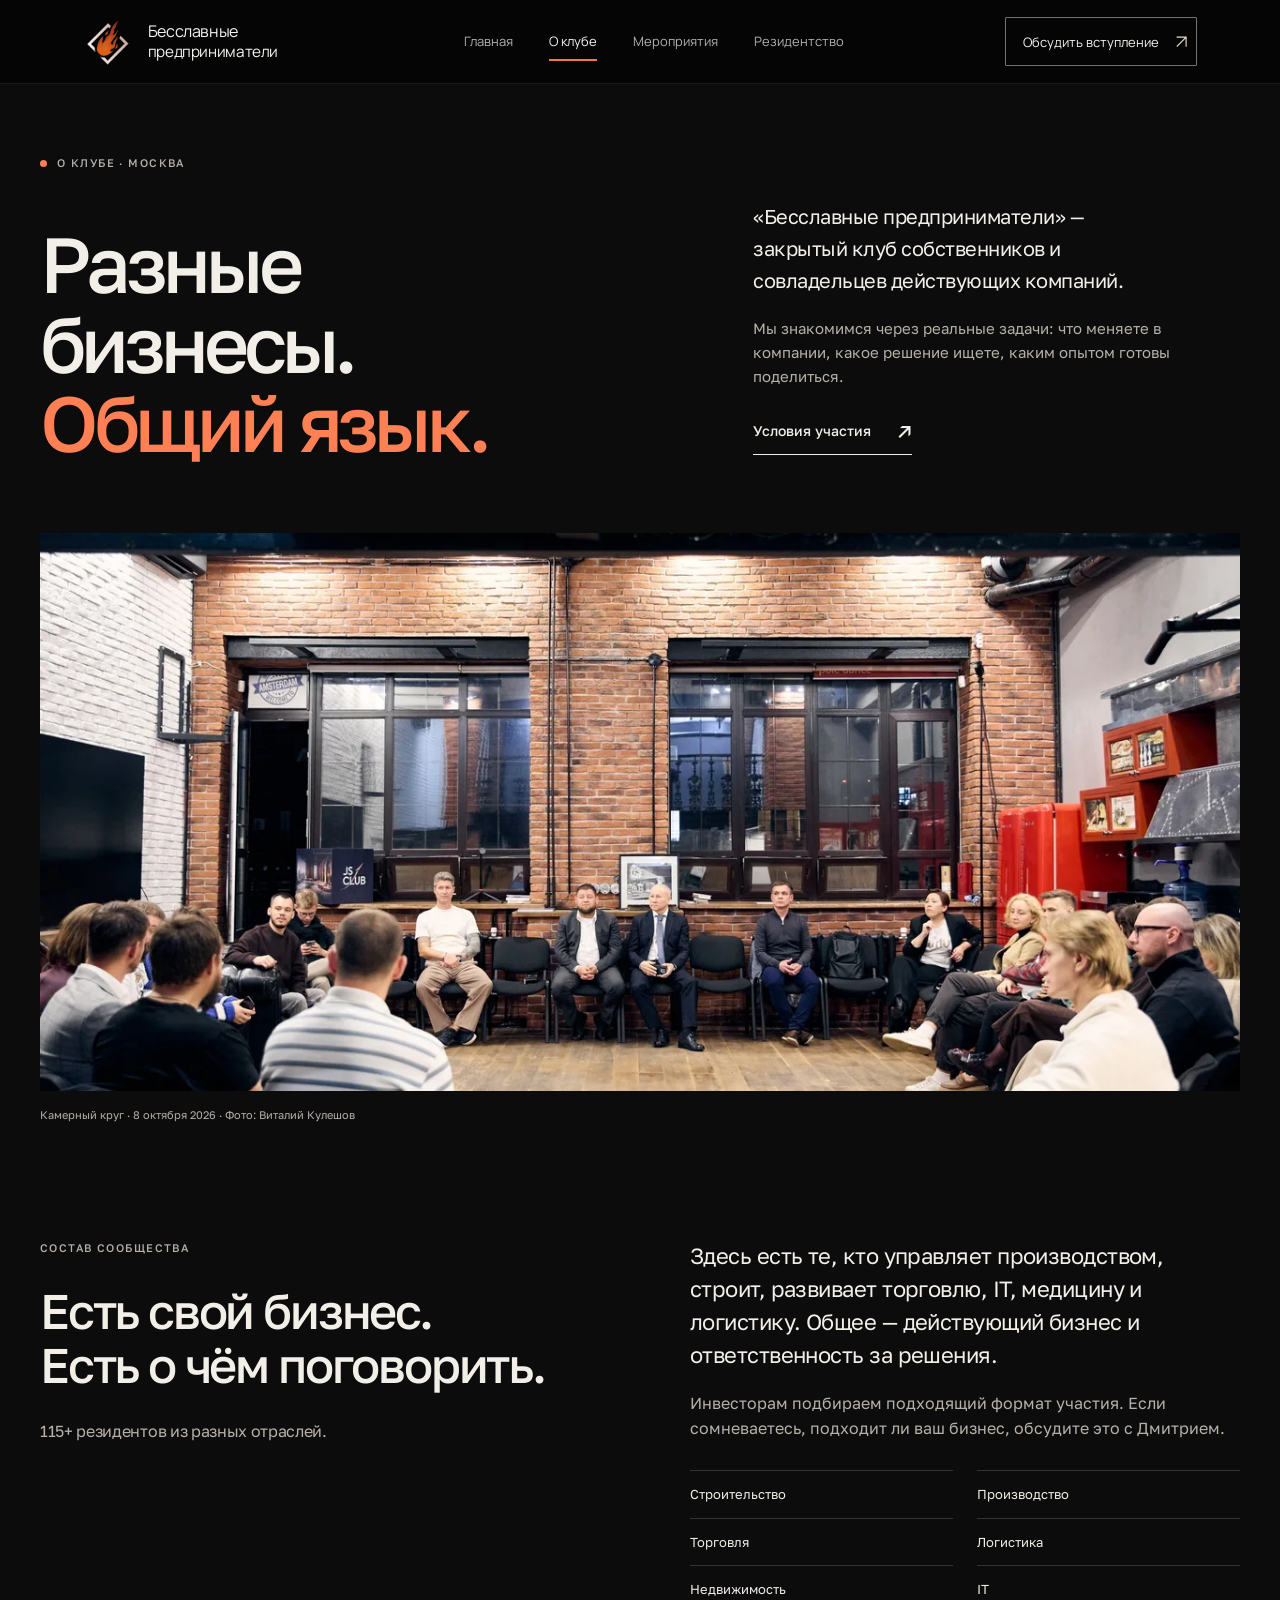
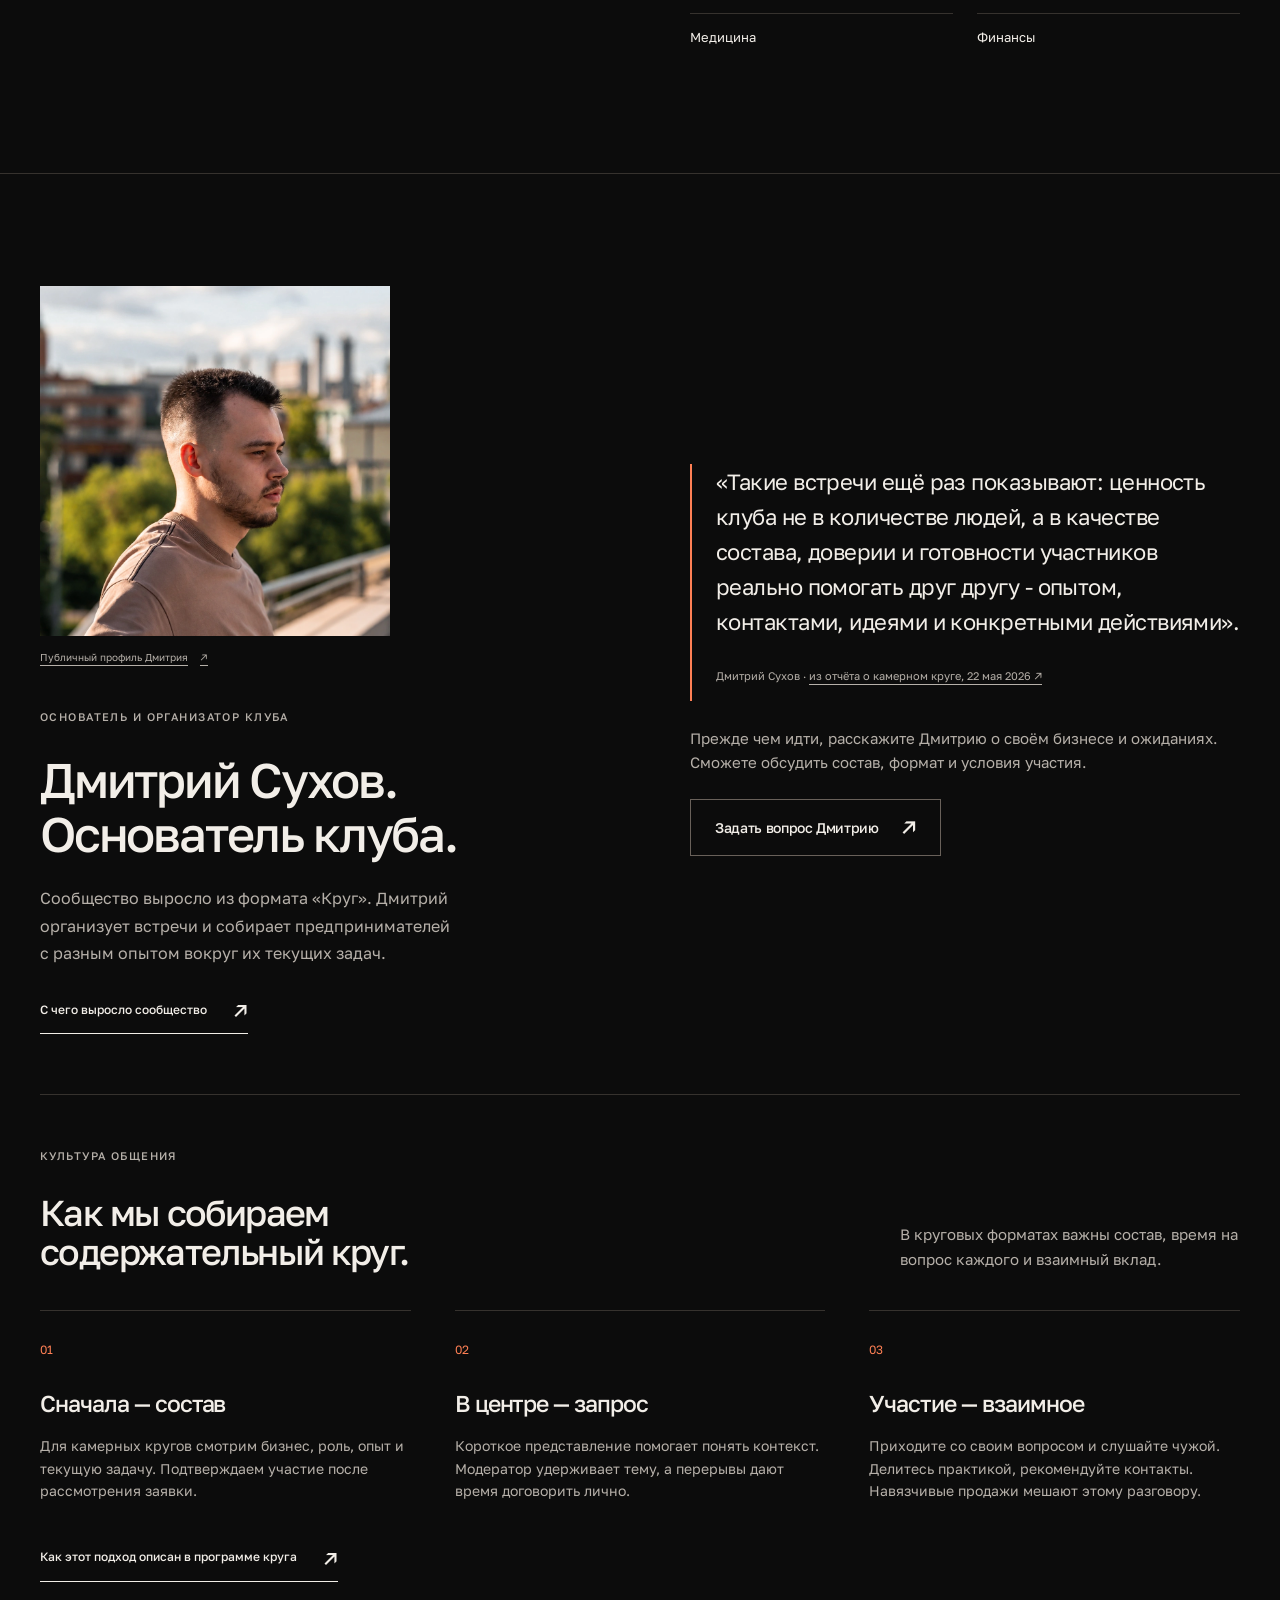
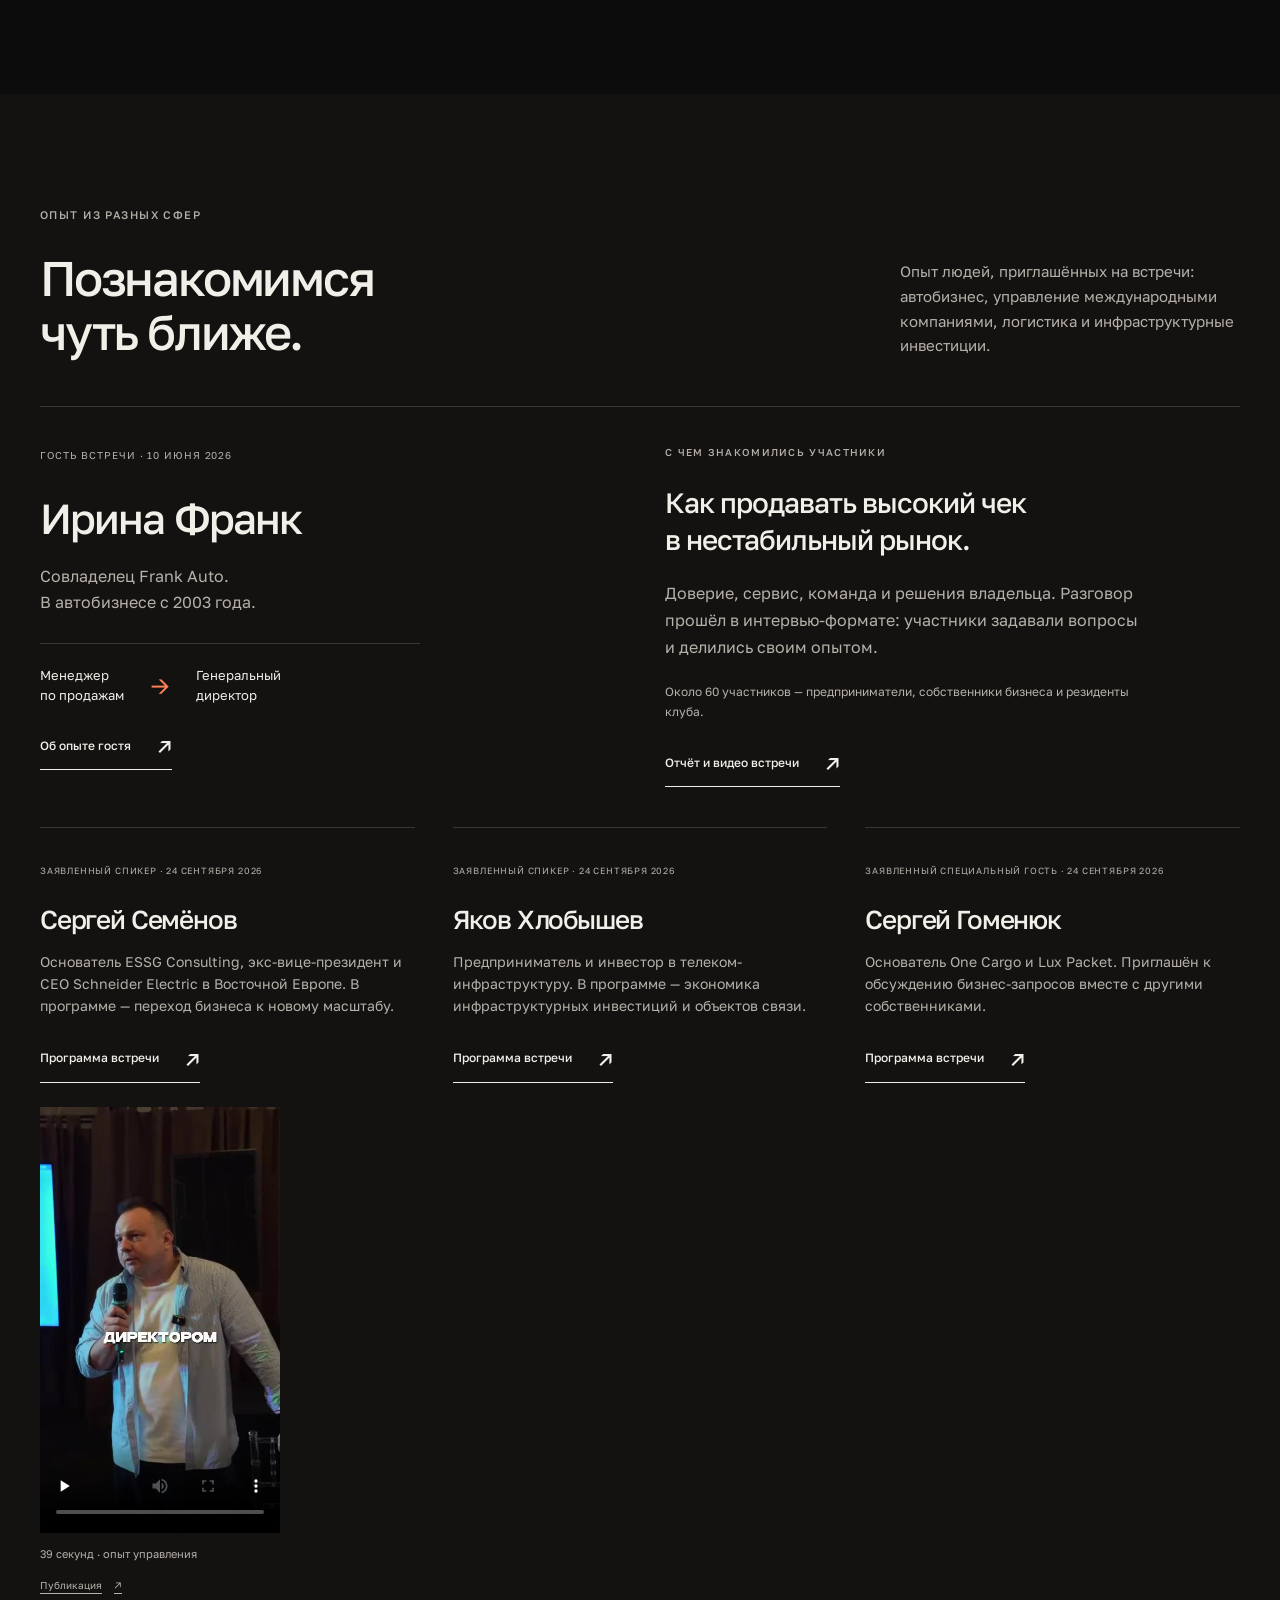
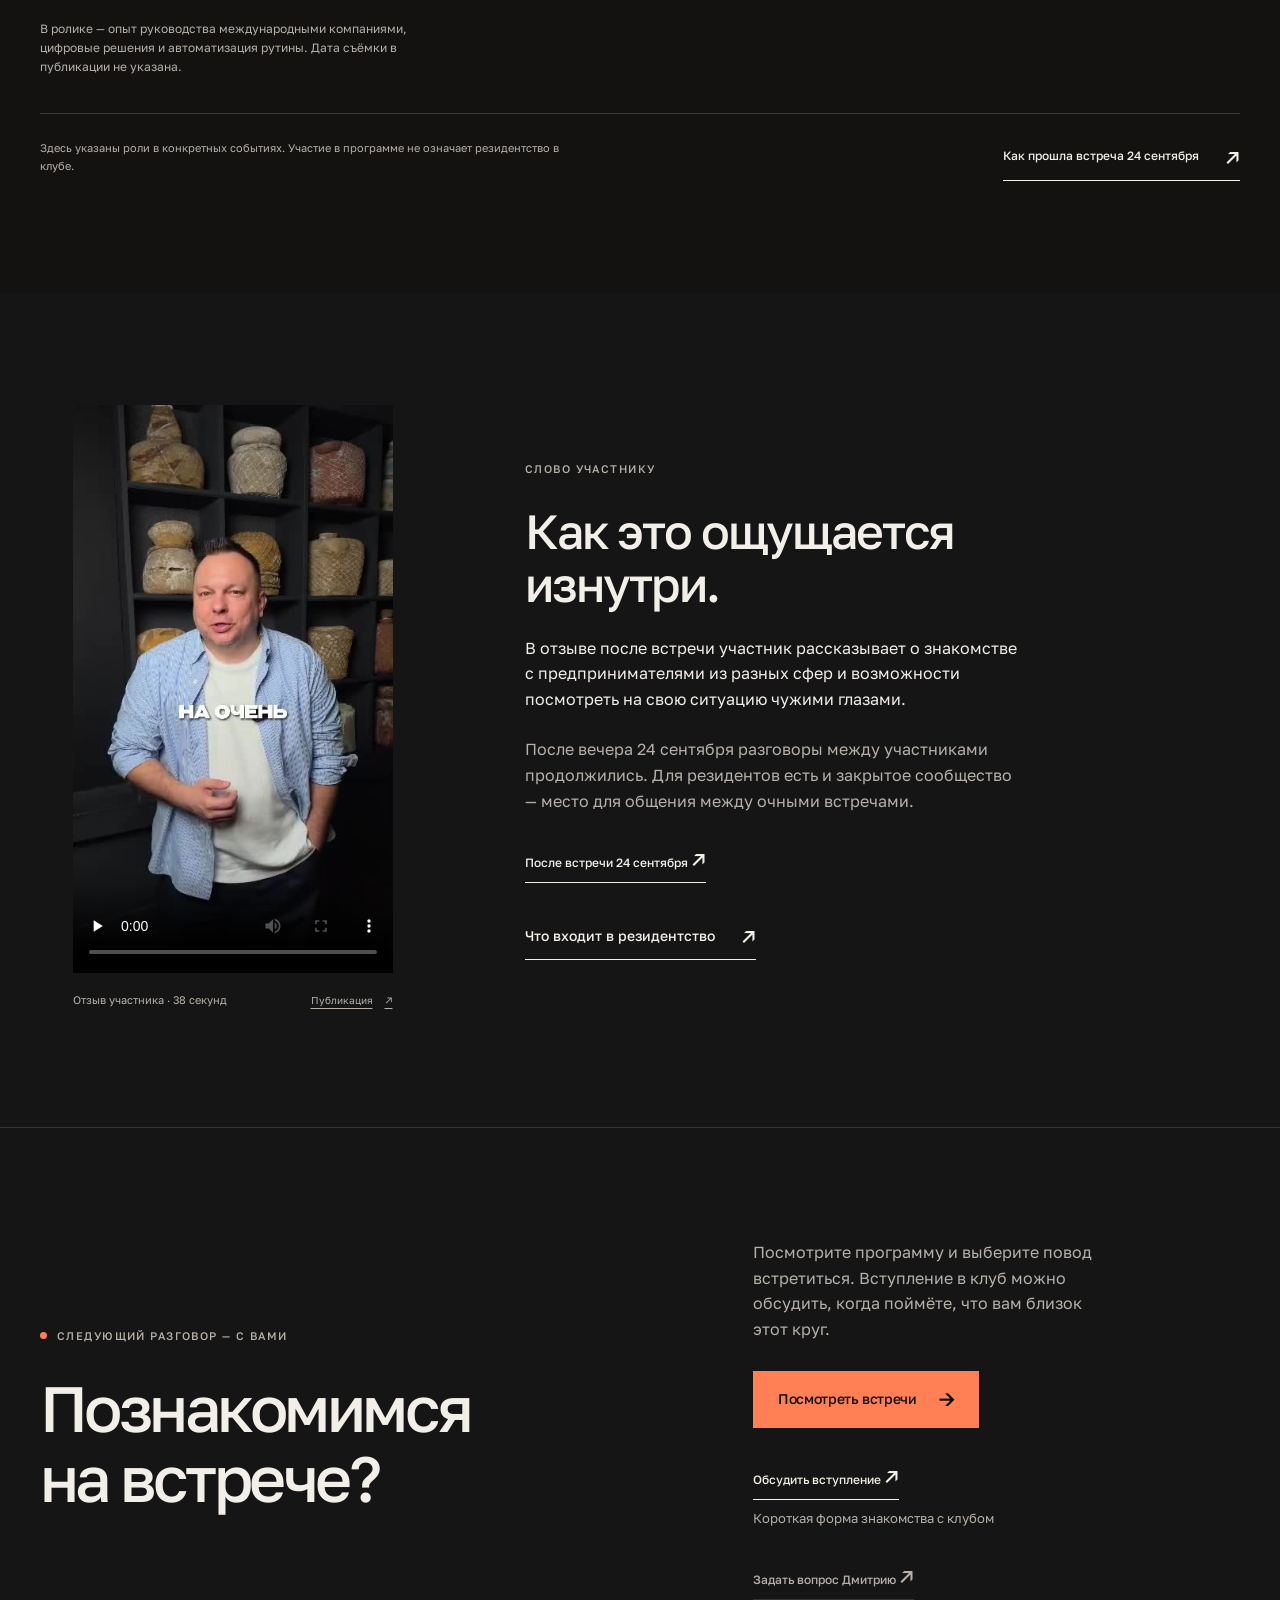
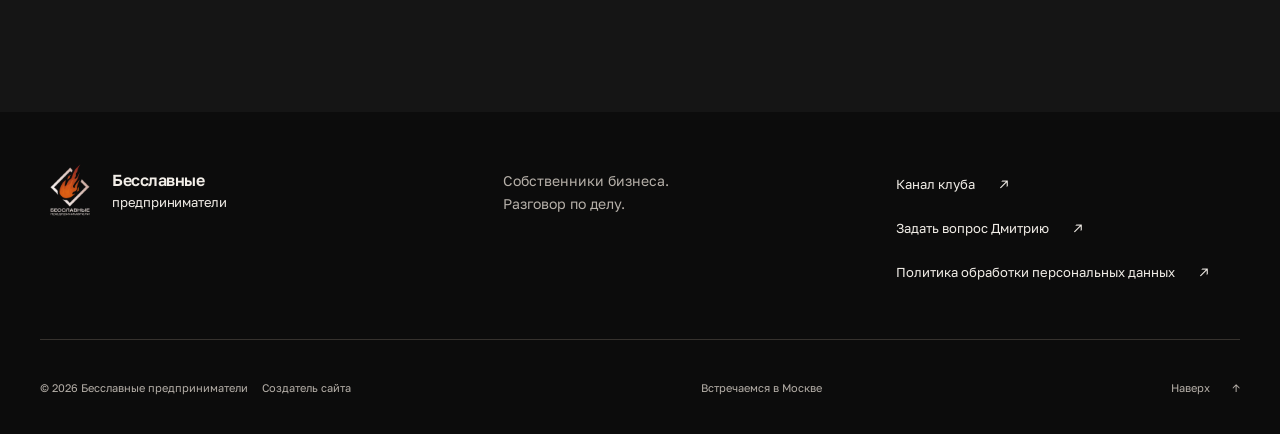
==== commit ff7c178d: "Update about.html" ====
--- a/about.html
+++ b/about.html
@@ -87,7 +87,7 @@
     <p>Собственники бизнеса.<br>Разговор по делу.</p>
     <div class="footer-links"><a href="https://t.me/besslavnieclub" target="_blank" rel="noopener">Канал клуба <span aria-hidden="true">↗</span></a><a href="https://t.me/sukhov_dm" target="_blank" rel="noopener" data-track="founder_click" data-placement="footer">Задать вопрос Дмитрию <span aria-hidden="true">↗</span></a><a href="privacy.html">Политика обработки персональных данных <span aria-hidden="true">↗</span></a></div>
   </div>
-  <div class="container footer-bottom"><span>© 2026 Бесславные предприниматели<button type="button" class="site-credit" data-creator-open="" aria-haspopup="dialog" aria-controls="lead-dialog">Сайт — @visuals_ai</button></span><span>Встречаемся в Москве</span><a href="#top">Наверх <span aria-hidden="true">↑</span></a></div>
+  <div class="container footer-bottom"><span>© 2026 Бесславные предприниматели<button type="button" class="site-credit" data-creator-open="" aria-haspopup="dialog" aria-controls="lead-dialog">Создатель сайта</button></span><span>Встречаемся в Москве</span><a href="#top">Наверх <span aria-hidden="true">↑</span></a></div>
 </footer>
 
 
